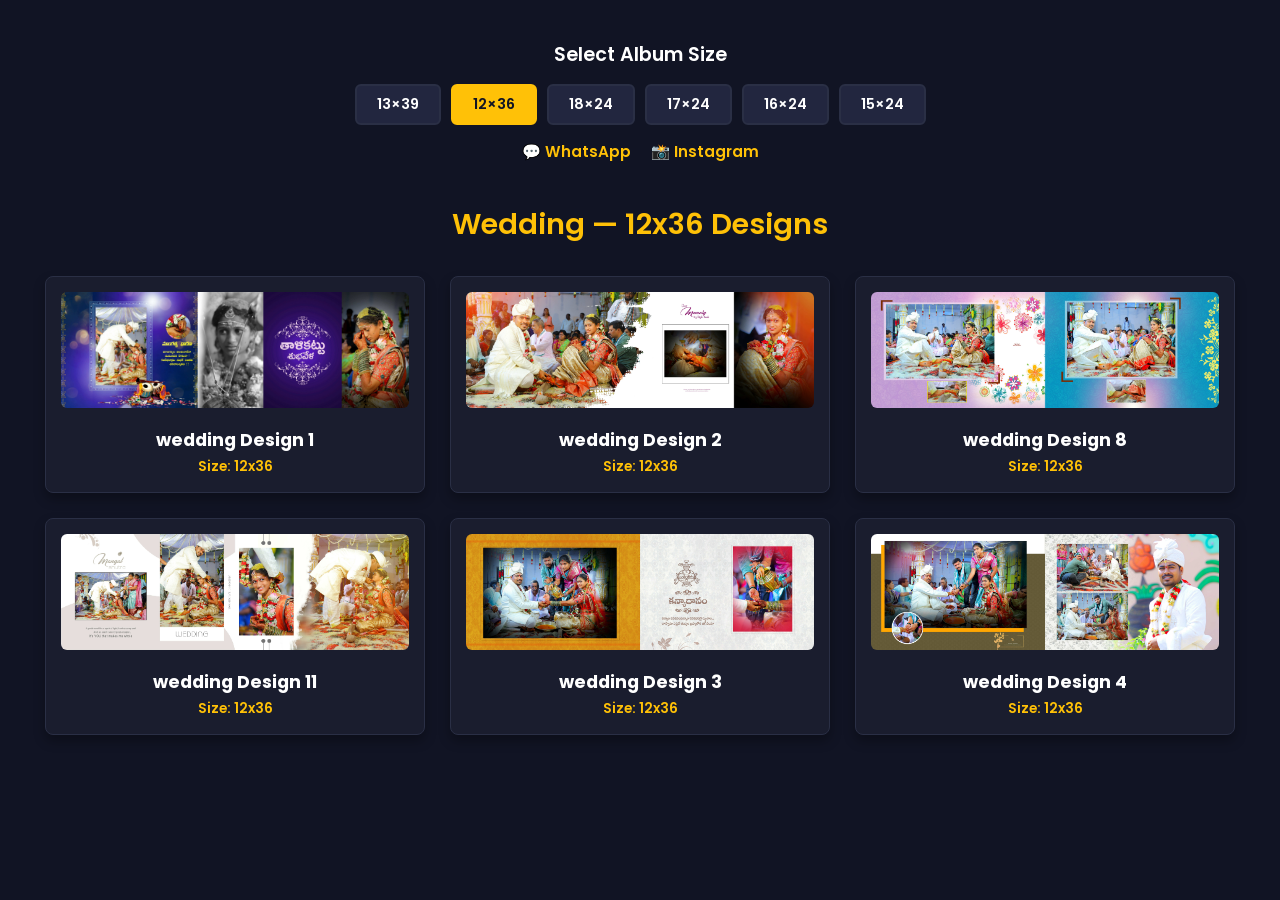
==== index.html @ 825f8346 "restored original layout with protection" ====
<!DOCTYPE html>
<html lang="en">
<head>
    <meta charset="UTF-8">
    <meta name="viewport" content="width=device-width, initial-scale=1.0">
    <title>RK Album Designing</title>
    <link rel="preconnect" href="https://fonts.googleapis.com">
    <link rel="preconnect" href="https://fonts.gstatic.com" crossorigin>
    <link href="https://fonts.googleapis.com/css2?family=Poppins:wght@300;400;600;700&display=swap" rel="stylesheet">
    <style>
        * {
            margin: 0;
            padding: 0;
            box-sizing: border-box;
            font-family: 'Poppins', sans-serif;
        }

        body {
            background-color: #111424;
            color: #ffffff;
            min-height: 100vh;
            display: flex;
            flex-direction: column;
            align-items: center;
            justify-content: flex-start;
            padding: 40px 20px;
            text-align: center;
        }

        .section-label {
            font-size: 1.2rem;
            color: #ffffff;
            margin-bottom: 15px;
            font-weight: 600;
        }

        .btn-grid {
            display: flex;
            justify-content: center;
            gap: 10px;
            margin-bottom: 15px;
            flex-wrap: wrap;
        }

        .size-btn {
            background-color: #22263f;
            color: #ffffff;
            border: 2px solid #2a2f45;
            padding: 8px 20px;
            font-size: 0.9rem;
            font-weight: 600;
            border-radius: 6px;
            cursor: pointer;
            text-decoration: none;
            transition: all 0.3s ease;
        }

        .size-btn.highlight {
            background-color: #ffc107;
            color: #111424;
            border-color: #ffc107;
        }

        .social-links {
            display: flex;
            justify-content: center;
            gap: 20px;
            margin-bottom: 40px;
        }

        .social-btn {
            color: #ffc107;
            text-decoration: none;
            font-size: 0.95rem;
            font-weight: 600;
        }

        .gallery-title {
            font-size: 1.8rem;
            color: #ffc107;
            margin-bottom: 30px;
            font-weight: 600;
        }

        .gallery-container {
            display: flex;
            flex-wrap: wrap;
            gap: 25px;
            justify-content: center;
            max-width: 1300px;
            width: 100%;
        }

        .design-card {
            background-color: #1a1d2e;
            border: 1px solid #2a2f45;
            border-radius: 8px;
            padding: 15px;
            width: 380px;
            box-shadow: 0 6px 12px rgba(0, 0, 0, 0.3);
            text-align: center;
        }

        .design-card img {
            width: 100%;
            height: auto;
            border-radius: 6px;
            margin-bottom: 12px;
            -webkit-touch-callout: none;
            -webkit-user-select: none;
            user-select: none;
        }

        .design-card h3 {
            font-size: 1.1rem;
            color: #ffffff;
            margin-bottom: 4px;
        }

        .design-card p {
            color: #ffc107;
            font-size: 0.85rem;
            font-weight: 600;
        }
    </style>
</head>
<body>

    <h2 class="section-label">Select Album Size</h2>
    
    <div class="btn-grid">
        <a href="#" class="size-btn">13×39</a>
        <a href="#" class="size-btn highlight">12×36</a>
        <a href="#" class="size-btn">18×24</a>
        <a href="#" class="size-btn">17×24</a>
        <a href="#" class="size-btn">16×24</a>
        <a href="#" class="size-btn">15×24</a>
    </div>

    <div class="social-links">
        <a href="#" class="social-btn">💬 WhatsApp</a>
        <a href="#" class="social-btn">📸 Instagram</a>
    </div>

    <h2 class="gallery-title">Wedding — 12x36 Designs</h2>

    <div class="gallery-container">
        <!-- 1 -->
        <div class="design-card">
            <img src="images/wedding/12x36/1.jpg" alt="wedding Design 1">
            <h3>wedding Design 1</h3>
            <p>Size: 12x36</p>
        </div>
        <!-- 2 -->
        <div class="design-card">
            <img src="images/wedding/12x36/2.jpg" alt="wedding Design 2">
            <h3>wedding Design 2</h3>
            <p>Size: 12x36</p>
        </div>
        <!-- 8 -->
        <div class="design-card">
            <img src="images/wedding/12x36/8.jpg" alt="wedding Design 8">
            <h3>wedding Design 8</h3>
            <p>Size: 12x36</p>
        </div>
        <!-- 11 -->
        <div class="design-card">
            <img src="images/wedding/12x36/11.jpg" alt="wedding Design 11">
            <h3>wedding Design 11</h3>
            <p>Size: 12x36</p>
        </div>
        <!-- 3 -->
        <div class="design-card">
            <img src="images/wedding/12x36/3.jpg" alt="wedding Design 3">
            <h3>wedding Design 3</h3>
            <p>Size: 12x36</p>
        </div>
        <!-- 4 -->
        <div class="design-card">
            <img src="images/wedding/12x36/4.jpg" alt="wedding Design 4">
            <h3>wedding Design 4</h3>
            <p>Size: 12x36</p>
        </div>
    </div>

    <!-- బ్యాక్‌గ్రౌండ్‌లో ప్రొటెక్షన్ రన్ చేసే స్క్రిప్ట్ -->
    <script src="script.js"></script>
</body>
</html>
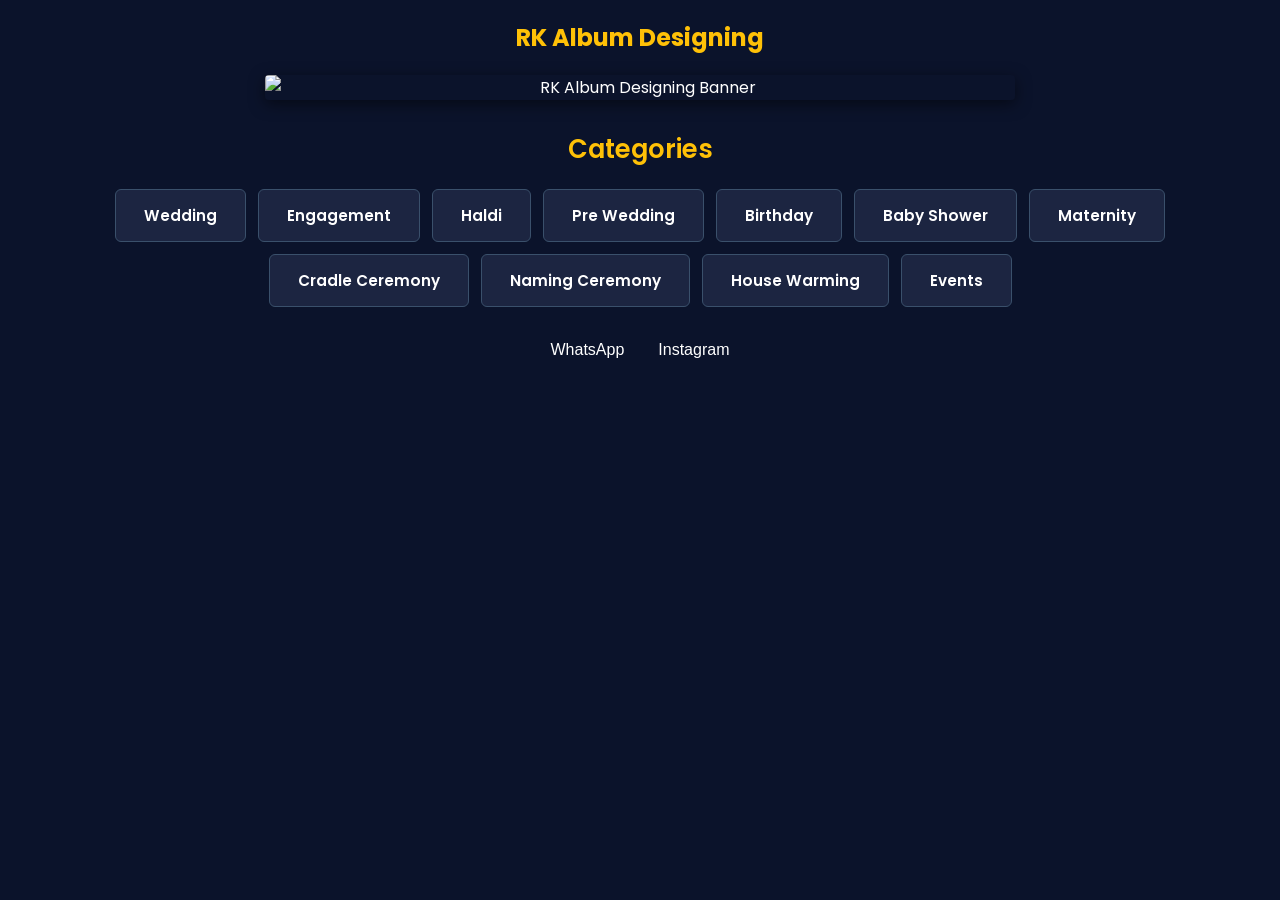
==== commit 8ee6b3b2: "added dynamic category and size filter options" ====
--- a/index.html
+++ b/index.html
@@ -1,12 +1,15 @@
 <!DOCTYPE html>
-<html lang="en">
+<html lang="te">
 <head>
     <meta charset="UTF-8">
     <meta name="viewport" content="width=device-width, initial-scale=1.0">
     <title>RK Album Designing</title>
+    
+    <!-- గూగుల్ ఫాంట్స్ -->
     <link rel="preconnect" href="https://fonts.googleapis.com">
     <link rel="preconnect" href="https://fonts.gstatic.com" crossorigin>
     <link href="https://fonts.googleapis.com/css2?family=Poppins:wght@300;400;600;700&display=swap" rel="stylesheet">
+    
     <style>
         * {
             margin: 0;
@@ -16,67 +19,143 @@
         }
 
         body {
-            background-color: #111424;
+            background-color: #0b132b;
             color: #ffffff;
             min-height: 100vh;
             display: flex;
             flex-direction: column;
             align-items: center;
             justify-content: flex-start;
-            padding: 40px 20px;
+            padding-bottom: 50px;
             text-align: center;
         }
 
-        .section-label {
-            font-size: 1.2rem;
-            color: #ffffff;
-            margin-bottom: 15px;
-            font-weight: 600;
-        }
-
-        .btn-grid {
+        .site-header {
+            color: #ffc107;
+            font-size: 1.5rem;
+            font-weight: 700;
+            margin: 20px 0;
+        }
+
+        .banner-box {
+            max-width: 750px;
+            width: 90%;
+            margin-bottom: 30px;
+            border-radius: 4px;
+            overflow: hidden;
+            box-shadow: 0 4px 15px rgba(0,0,0,0.5);
+        }
+
+        .banner-box img {
+            width: 100%;
+            height: auto;
+            display: block;
+            -webkit-touch-callout: none;
+            -webkit-user-select: none;
+            user-select: none;
+        }
+
+        .section-title {
+            font-size: 1.6rem;
+            color: #ffc107;
+            margin-bottom: 20px;
+            font-weight: 600;
+        }
+
+        /* 1. కేటగిరీస్ గ్రిడ్ */
+        .categories-grid {
             display: flex;
+            flex-wrap: wrap;
             justify-content: center;
+            gap: 12px;
+            max-width: 1200px;
+            width: 95%;
+            margin-bottom: 30px;
+        }
+
+        .category-btn {
+            background-color: #1c2541;
+            color: #ffffff;
+            border: 1px solid #3a506b;
+            padding: 14px 28px;
+            font-size: 0.95rem;
+            font-weight: 600;
+            border-radius: 6px;
+            cursor: pointer;
+            transition: all 0.2s ease;
+        }
+
+        .category-btn:hover, .category-btn.active {
+            background-color: #ffc107;
+            color: #0b132b;
+            border-color: #ffc107;
+        }
+
+        /* 2. సైజ్ సెలెక్షన్ బాక్స్ (మొదట దాచబడుతుంది) */
+        .size-selection-box {
+            display: none; /* క్లిక్ చేసినప్పుడే ఓపెన్ అవుతుంది */
+            background-color: #111424;
+            border: 1px solid #2a2f45;
+            padding: 20px 30px;
+            border-radius: 12px;
+            max-width: 700px;
+            width: 90%;
+            margin-bottom: 40px;
+            box-shadow: 0 8px 20px rgba(0,0,0,0.4);
+        }
+
+        .size-grid {
+            display: grid;
+            grid-template-columns: repeat(6, 1fr);
             gap: 10px;
-            margin-bottom: 15px;
-            flex-wrap: wrap;
+            margin-top: 15px;
+        }
+
+        @media (max-width: 600px) {
+            .size-grid { grid-template-columns: repeat(3, 1fr); }
         }
 
         .size-btn {
             background-color: #22263f;
             color: #ffffff;
             border: 2px solid #2a2f45;
-            padding: 8px 20px;
+            padding: 8px 0;
             font-size: 0.9rem;
             font-weight: 600;
             border-radius: 6px;
             cursor: pointer;
-            text-decoration: none;
-            transition: all 0.3s ease;
-        }
-
-        .size-btn.highlight {
+            transition: all 0.2s ease;
+        }
+
+        .size-btn:hover, .size-btn.active {
+            border-color: #ffc107;
             background-color: #ffc107;
             color: #111424;
-            border-color: #ffc107;
-        }
-
-        .social-links {
-            display: flex;
-            justify-content: center;
-            gap: 20px;
-            margin-bottom: 40px;
-        }
-
-        .social-btn {
-            color: #ffc107;
+        }
+
+        .social-nav {
+            margin-bottom: 30px;
+        }
+
+        .social-nav a {
+            color: #ffffff;
             text-decoration: none;
-            font-size: 0.95rem;
-            font-weight: 600;
-        }
-
-        .gallery-title {
-            font-size: 1.8rem;
+            margin: 0 15px;
+            font-weight: 500;
+        }
+
+        .social-nav a:hover { color: #ffc107; }
+
+        /* 3. గ్యాలరీ సెక్షన్ (మొదట దాచబడుతుంది) */
+        .gallery-section {
+            display: none;
+            width: 100%;
+            flex-direction: column;
+            align-items: center;
+        }
+
+        .gallery-heading {
+            font-size: 1.6rem;
             color: #ffc107;
             margin-bottom: 30px;
             font-weight: 600;
@@ -89,16 +168,16 @@
             justify-content: center;
             max-width: 1300px;
             width: 100%;
+            padding: 0 20px;
         }
 
         .design-card {
-            background-color: #1a1d2e;
-            border: 1px solid #2a2f45;
+            background-color: #1c2541;
+            border: 1px solid #3a506b;
             border-radius: 8px;
             padding: 15px;
             width: 380px;
-            box-shadow: 0 6px 12px rgba(0, 0, 0, 0.3);
-            text-align: center;
+            box-shadow: 0 6px 12px rgba(0, 0, 0, 0.4);
         }
 
         .design-card img {
@@ -126,64 +205,118 @@
 </head>
 <body>
 
-    <h2 class="section-label">Select Album Size</h2>
-    
-    <div class="btn-grid">
-        <a href="#" class="size-btn">13×39</a>
-        <a href="#" class="size-btn highlight">12×36</a>
-        <a href="#" class="size-btn">18×24</a>
-        <a href="#" class="size-btn">17×24</a>
-        <a href="#" class="size-btn">16×24</a>
-        <a href="#" class="size-btn">15×24</a>
-    </div>
-
-    <div class="social-links">
-        <a href="#" class="social-btn">💬 WhatsApp</a>
-        <a href="#" class="social-btn">📸 Instagram</a>
-    </div>
-
-    <h2 class="gallery-title">Wedding — 12x36 Designs</h2>
-
-    <div class="gallery-container">
-        <!-- 1 -->
-        <div class="design-card">
-            <img src="images/wedding/12x36/1.jpg" alt="wedding Design 1">
-            <h3>wedding Design 1</h3>
-            <p>Size: 12x36</p>
+    <h1 class="site-header">RK Album Designing</h1>
+
+    <!-- బ్యానర్ -->
+    <div class="banner-box">
+        <img src="banner.jpg" alt="RK Album Designing Banner">
+    </div>
+
+    <h2 class="section-title">Categories</h2>
+
+    <!-- 1. కేటగిరీల బటన్లు -->
+    <div class="categories-grid">
+        <button class="category-btn" onclick="selectCategory('Wedding', this)">Wedding</button>
+        <button class="category-btn" onclick="selectCategory('Engagement', this)">Engagement</button>
+        <button class="category-btn" onclick="selectCategory('Haldi', this)">Haldi</button>
+        <button class="category-btn" onclick="selectCategory('Pre Wedding', this)">Pre Wedding</button>
+        <button class="category-btn" onclick="selectCategory('Birthday', this)">Birthday</button>
+        <button class="category-btn" onclick="selectCategory('Baby Shower', this)">Baby Shower</button>
+        <button class="category-btn" onclick="selectCategory('Maternity', this)">Maternity</button>
+        <button class="category-btn" onclick="selectCategory('Cradle Ceremony', this)">Cradle Ceremony</button>
+        <button class="category-btn" onclick="selectCategory('Naming Ceremony', this)">Naming Ceremony</button>
+        <button class="category-btn" onclick="selectCategory('House Warming', this)">House Warming</button>
+        <button class="category-btn" onclick="selectCategory('Events', this)">Events</button>
+    </div>
+
+    <!-- 2. సైజ్ సెలెక్షన్ సెక్షన్ (కేటగిరీ క్లిక్ చేసినప్పుడు ఇది కనిపిస్తుంది) -->
+    <div id="sizeBox" class="size-selection-box">
+        <h3 id="sizeBoxTitle" style="color: #ffc107; font-size: 1.1rem;">Select Size for Wedding</h3>
+        <div class="size-grid">
+            <button class="size-btn" onclick="selectSize('13x39', this)">13×39</button>
+            <button class="size-btn" onclick="selectSize('12x36', this)">12×36</button>
+            <button class="size-btn" onclick="selectSize('18x24', this)">18×24</button>
+            <button class="size-btn" onclick="selectSize('17x24', this)">17×24</button>
+            <button class="size-btn" onclick="selectSize('16x24', this)">16×24</button>
+            <button class="size-btn" onclick="selectSize('15x24', this)">15×24</button>
         </div>
-        <!-- 2 -->
-        <div class="design-card">
-            <img src="images/wedding/12x36/2.jpg" alt="wedding Design 2">
-            <h3>wedding Design 2</h3>
-            <p>Size: 12x36</p>
+    </div>
+
+    <div class="social-nav">
+        <a href="#">WhatsApp</a>
+        <a href="#">Instagram</a>
+    </div>
+
+    <!-- 3. ఇమేజ్ గ్యాలరీ సెక్షన్ (సైజ్ క్లిక్ చేసినప్పుడు మాత్రమే ఇమేజెస్ లోడ్ అవుతాయి) -->
+    <div id="gallerySection" class="gallery-section">
+        <h2 id="galleryHeading" class="gallery-heading">Wedding — 12x36 Designs</h2>
+        
+        <!-- ఇక్కడ మీ 12x36 ఇమేజెస్ ఉంటాయి -->
+        <div id="galleryContainer" class="gallery-container">
+            <!-- ఇమేజ్ కార్డ్స్ కింద ఉన్న జావాస్క్రిప్ట్ ద్వారా కంట్రోల్ అవుతాయి -->
         </div>
-        <!-- 8 -->
-        <div class="design-card">
-            <img src="images/wedding/12x36/8.jpg" alt="wedding Design 8">
-            <h3>wedding Design 8</h3>
-            <p>Size: 12x36</p>
-        </div>
-        <!-- 11 -->
-        <div class="design-card">
-            <img src="images/wedding/12x36/11.jpg" alt="wedding Design 11">
-            <h3>wedding Design 11</h3>
-            <p>Size: 12x36</p>
-        </div>
-        <!-- 3 -->
-        <div class="design-card">
-            <img src="images/wedding/12x36/3.jpg" alt="wedding Design 3">
-            <h3>wedding Design 3</h3>
-            <p>Size: 12x36</p>
-        </div>
-        <!-- 4 -->
-        <div class="design-card">
-            <img src="images/wedding/12x36/4.jpg" alt="wedding Design 4">
-            <h3>wedding Design 4</h3>
-            <p>Size: 12x36</p>
-        </div>
-    </div>
-
-    <!-- బ్యాక్‌గ్రౌండ్‌లో ప్రొటెక్షన్ రన్ చేసే స్క్రిప్ట్ -->
+    </div>
+
+    <!-- డైనమిక్ ఫంక్షనాలిటీ స్క్రిప్ట్ -->
+    <script>
+        let currentCategory = '';
+        let currentSize = '';
+
+        // 1. కేటగిరీ క్లిక్ చేసినప్పుడు సైజ్ బాక్స్ ఓపెన్ చేసే ఫంక్షన్
+        function selectCategory(category, element) {
+            // అన్ని కేటగిరీ బటన్స్ నుండి active క్లాస్ తీసేయడం
+            document.querySelectorAll('.category-btn').forEach(btn => btn.classList.remove('active'));
+            element.classList.add('active');
+            
+            currentCategory = category;
+            
+            // సైజ్ బాక్స్ హెడ్డింగ్ మార్చడం & చూపించడం
+            document.getElementById('sizeBoxTitle').innerText = `Select Size for ${category}`;
+            document.getElementById('sizeBox').style.display = 'block';
+            
+            // పాత గ్యాలరీని దాచడం
+            document.getElementById('gallerySection').style.display = 'none';
+            document.querySelectorAll('.size-btn').forEach(btn => btn.classList.remove('active'));
+        }
+
+        // 2. సైజ్ క్లిక్ చేసినప్పుడు ఇమేజెస్ చూపించే ఫంక్షన్
+        function selectSize(size, element) {
+            document.querySelectorAll('.size-btn').forEach(btn => btn.classList.remove('active'));
+            element.classList.add('active');
+            
+            currentSize = size;
+            
+            // గ్యాలరీ హెడ్డింగ్ అప్‌డేట్ చేయడం
+            document.getElementById('galleryHeading').innerText = `${currentCategory} — ${size} Designs`;
+            
+            const container = document.getElementById('galleryContainer');
+            container.innerHTML = ''; // పాత ఇమేజెస్ క్లియర్ చేయడం
+            
+            // కేవలం Wedding లో 12x36 క్లిక్ చేసినప్పుడు మాత్రమే మీ ఫొటోలు లోడ్ అవుతాయి
+            if (currentCategory === 'Wedding' && size === '12x36') {
+                const images = ['1.jpg', '2.jpg', '8.jpg', '11.jpg', '3.jpg', '4.jpg'];
+                
+                images.forEach(imgName => {
+                    const count = imgName.replace('.jpg', '');
+                    container.innerHTML += `
+                        <div class="design-card">
+                            <img src="images/wedding/12x36/${imgName}" alt="wedding Design ${count}">
+                            <h3>wedding Design ${count}</h3>
+                            <p>Size: 12x36</p>
+                        </div>
+                    `;
+                });
+                
+                document.getElementById('gallerySection').style.display = 'flex';
+            } else {
+                // ఒకవేళ వేరే సైజులు లేదా కేటగిరీలు క్లిక్ చేస్తే (ప్రస్తుతానికి ఖాళీగా చూపిస్తుంది)
+                container.innerHTML = `<p style="color: #a0a5c1; font-size: 1.1rem; padding: 20px;">No designs uploaded yet for ${currentCategory} (${size}).</p>`;
+                document.getElementById('gallerySection').style.display = 'flex';
+            }
+        }
+    </script>
+
+    <!-- రైట్ క్లిక్ ప్రొటెక్షన్ స్క్రిప్ట్ -->
     <script src="script.js"></script>
 </body>
 </html>
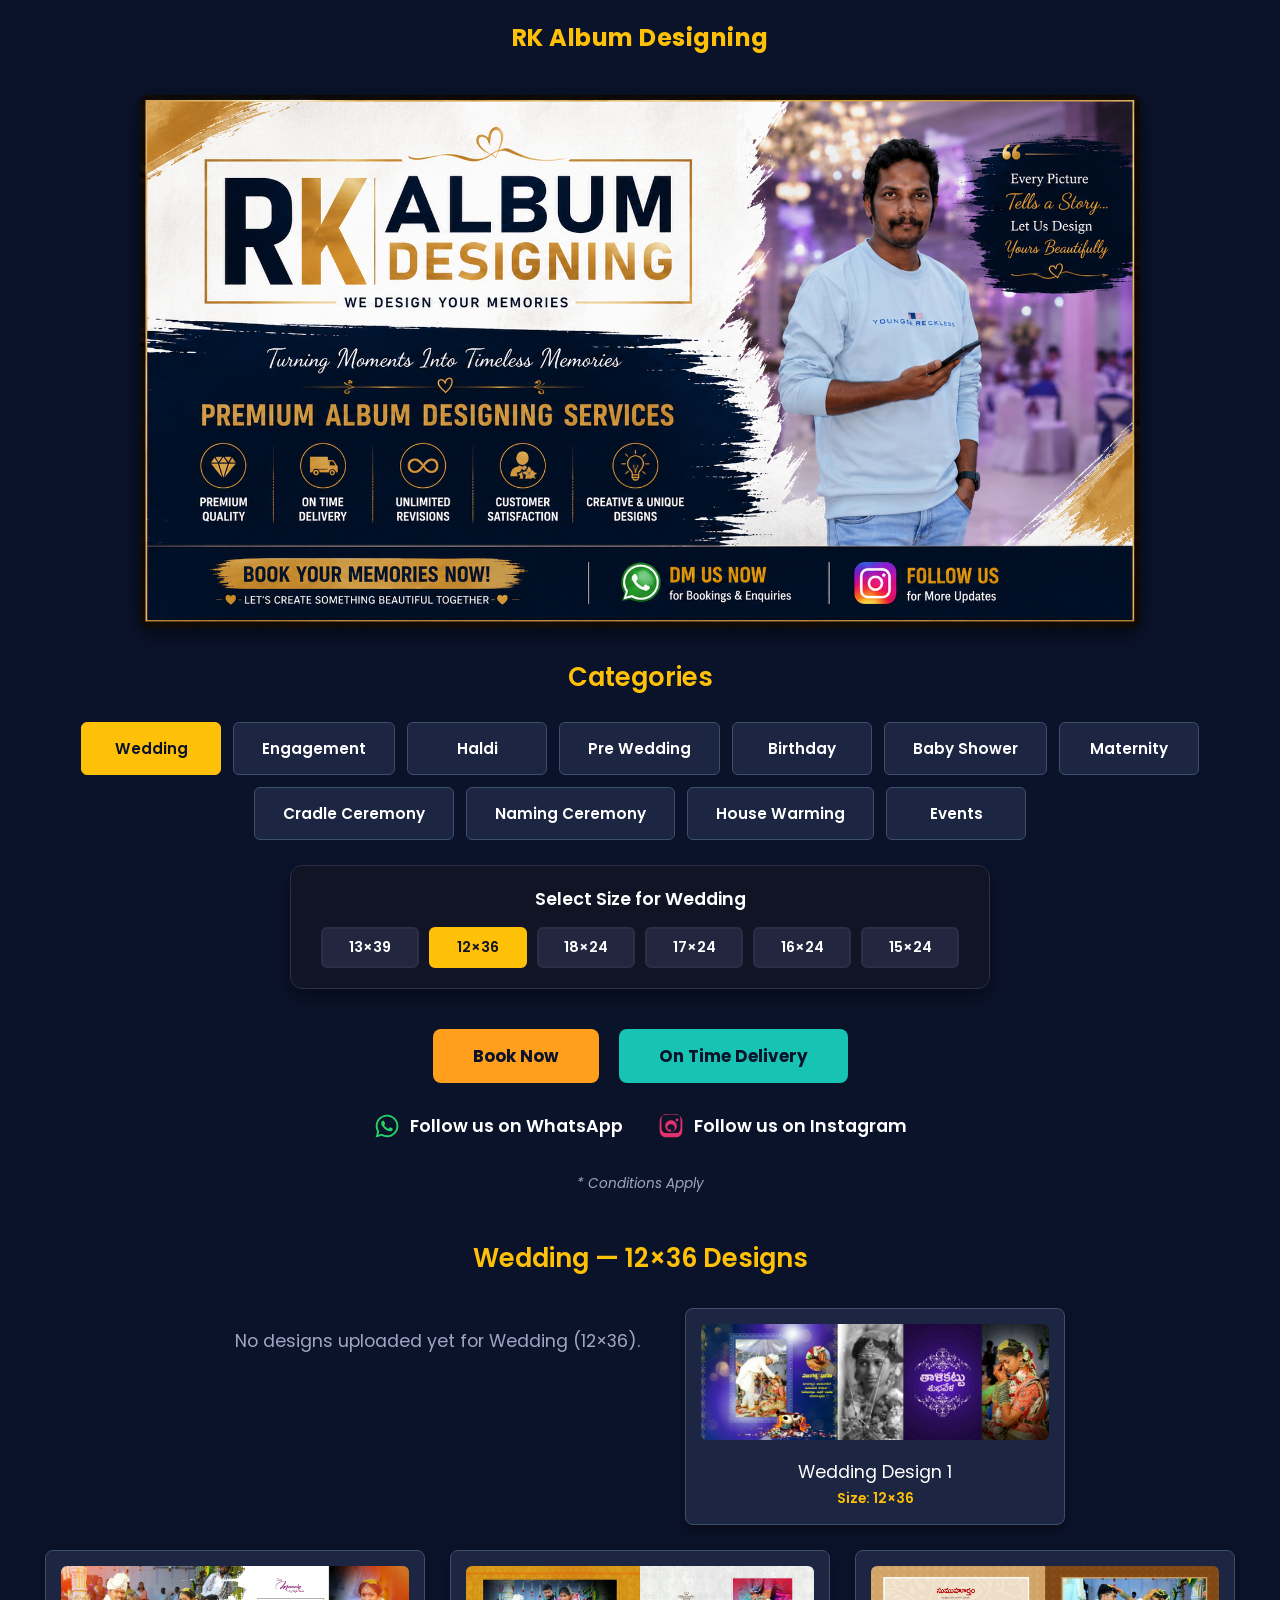
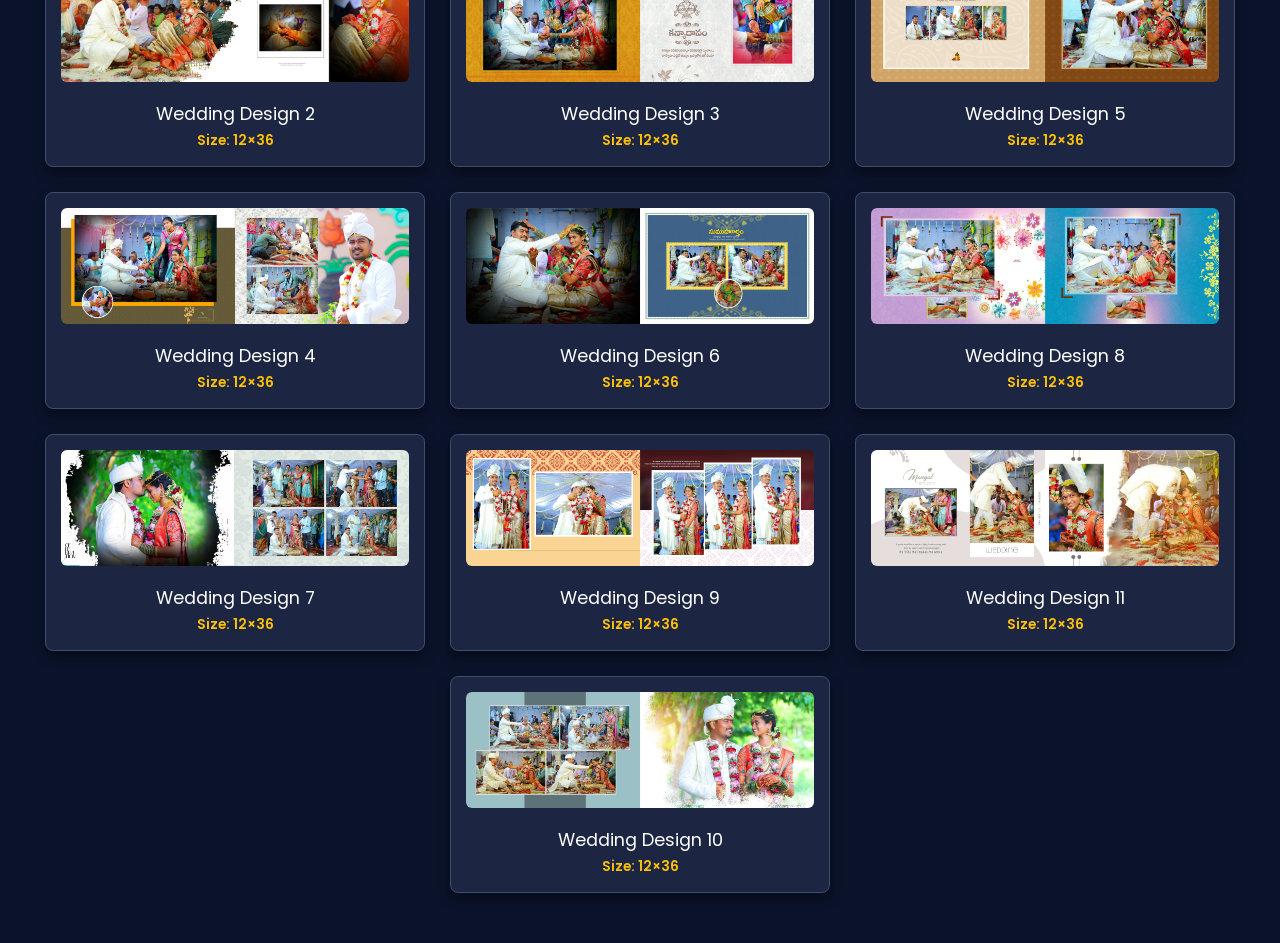
==== commit caf0fed6: "final forced layout update" ====
--- a/index.html
+++ b/index.html
@@ -35,34 +35,34 @@
             font-size: 1.5rem;
             font-weight: 700;
             margin: 20px 0;
+            letter-spacing: 0.5px;
         }
 
         .banner-box {
-            max-width: 750px;
-            width: 90%;
-            margin-bottom: 30px;
-            border-radius: 4px;
+            max-width: 1000px;
+            width: 95%;
+            margin: 20px auto 30px auto;
+            border-radius: 8px;
             overflow: hidden;
-            box-shadow: 0 4px 15px rgba(0,0,0,0.5);
+            box-shadow: 0 5px 20px rgba(0,0,0,0.6);
+            background-color: #111424;
         }
 
         .banner-box img {
             width: 100%;
             height: auto;
             display: block;
-            -webkit-touch-callout: none;
-            -webkit-user-select: none;
+            object-fit: contain;
             user-select: none;
         }
 
         .section-title {
             font-size: 1.6rem;
             color: #ffc107;
-            margin-bottom: 20px;
-            font-weight: 600;
-        }
-
-        /* 1. కేటగిరీస్ గ్రిడ్ */
+            margin-bottom: 25px;
+            font-weight: 600;
+        }
+
         .categories-grid {
             display: flex;
             flex-wrap: wrap;
@@ -70,7 +70,8 @@
             gap: 12px;
             max-width: 1200px;
             width: 95%;
-            margin-bottom: 30px;
+            margin-bottom: 25px;
+            padding: 0 10px;
         }
 
         .category-btn {
@@ -81,8 +82,10 @@
             font-size: 0.95rem;
             font-weight: 600;
             border-radius: 6px;
+            text-decoration: none;
+            transition: all 0.2s ease;
+            min-width: 140px;
             cursor: pointer;
-            transition: all 0.2s ease;
         }
 
         .category-btn:hover, .category-btn.active {
@@ -91,9 +94,7 @@
             border-color: #ffc107;
         }
 
-        /* 2. సైజ్ సెలెక్షన్ బాక్స్ (మొదట దాచబడుతుంది) */
         .size-selection-box {
-            display: none; /* క్లిక్ చేసినప్పుడే ఓపెన్ అవుతుంది */
             background-color: #111424;
             border: 1px solid #2a2f45;
             padding: 20px 30px;
@@ -104,6 +105,12 @@
             box-shadow: 0 8px 20px rgba(0,0,0,0.4);
         }
 
+        #sizeTitle {
+            color: #ffffff;
+            font-size: 1.1rem;
+            font-weight: 600;
+        }
+
         .size-grid {
             display: grid;
             grid-template-columns: repeat(6, 1fr);
@@ -133,25 +140,74 @@
             color: #111424;
         }
 
+        /* బటన్స్ & సోషల్ లింక్స్ డిజైన్ */
         .social-nav {
-            margin-bottom: 30px;
-        }
-
-        .social-nav a {
-            color: #ffffff;
-            text-decoration: none;
-            margin: 0 15px;
-            font-weight: 500;
-        }
-
-        .social-nav a:hover { color: #ffc107; }
-
-        /* 3. గ్యాలరీ సెక్షన్ (మొదట దాచబడుతుంది) */
-        .gallery-section {
-            display: none;
-            width: 100%;
+            margin-bottom: 45px;
+            display: flex;
             flex-direction: column;
             align-items: center;
+            gap: 20px;
+            width: 100%;
+        }
+
+        .top-buttons {
+            display: flex;
+            justify-content: center;
+            gap: 20px;
+            flex-wrap: wrap;
+            width: 90%;
+        }
+
+        .action-btn {
+            padding: 14px 40px;
+            font-size: 1.05rem;
+            font-weight: 700;
+            border-radius: 8px;
+            text-decoration: none;
+            display: inline-flex;
+            align-items: center;
+            justify-content: center;
+            transition: transform 0.2s, box-shadow 0.2s;
+            cursor: pointer;
+            border: none;
+        }
+
+        .action-btn:hover {
+            transform: translateY(-2px);
+            box-shadow: 0 5px 15px rgba(0,0,0,0.4);
+        }
+
+        .btn-book { background-color: #ff9f1c; color: #0b132b; }
+        .btn-delivery { background-color: #17c3b2; color: #0b132b; }
+        
+        .follow-container {
+            display: flex;
+            justify-content: center;
+            gap: 35px;
+            margin-top: 10px;
+            flex-wrap: wrap;
+        }
+
+        .follow-link {
+            color: #ffffff;
+            text-decoration: none;
+            font-size: 1.1rem;
+            font-weight: 600;
+            display: inline-flex;
+            align-items: center;
+            gap: 10px;
+            transition: color 0.2s;
+        }
+
+        .follow-link:hover { color: #ffc107; }
+
+        .follow-link svg { width: 26px; height: 26px; vertical-align: middle; }
+
+        .conditions-text {
+            font-size: 0.85rem;
+            color: #a0a5c1;
+            margin-top: 15px;
+            font-style: italic;
         }
 
         .gallery-heading {
@@ -178,6 +234,7 @@
             padding: 15px;
             width: 380px;
             box-shadow: 0 6px 12px rgba(0, 0, 0, 0.4);
+            text-align: center;
         }
 
         .design-card img {
@@ -185,8 +242,6 @@
             height: auto;
             border-radius: 6px;
             margin-bottom: 12px;
-            -webkit-touch-callout: none;
-            -webkit-user-select: none;
             user-select: none;
         }
 
@@ -194,6 +249,7 @@
             font-size: 1.1rem;
             color: #ffffff;
             margin-bottom: 4px;
+            font-weight: 400;
         }
 
         .design-card p {
@@ -207,116 +263,138 @@
 
     <h1 class="site-header">RK Album Designing</h1>
 
-    <!-- బ్యానర్ -->
+    <!-- డబుల్ పాత్ ఫిక్స్డ్ బ్యానర్ -->
     <div class="banner-box">
-        <img src="banner.jpg" alt="RK Album Designing Banner">
+        <img src="banner.jpg" alt="RK Album Designing Banner" onerror="this.onerror=null; this.src='images/banner.jpg';">
     </div>
 
     <h2 class="section-title">Categories</h2>
 
-    <!-- 1. కేటగిరీల బటన్లు -->
     <div class="categories-grid">
-        <button class="category-btn" onclick="selectCategory('Wedding', this)">Wedding</button>
-        <button class="category-btn" onclick="selectCategory('Engagement', this)">Engagement</button>
-        <button class="category-btn" onclick="selectCategory('Haldi', this)">Haldi</button>
-        <button class="category-btn" onclick="selectCategory('Pre Wedding', this)">Pre Wedding</button>
-        <button class="category-btn" onclick="selectCategory('Birthday', this)">Birthday</button>
-        <button class="category-btn" onclick="selectCategory('Baby Shower', this)">Baby Shower</button>
-        <button class="category-btn" onclick="selectCategory('Maternity', this)">Maternity</button>
-        <button class="category-btn" onclick="selectCategory('Cradle Ceremony', this)">Cradle Ceremony</button>
-        <button class="category-btn" onclick="selectCategory('Naming Ceremony', this)">Naming Ceremony</button>
-        <button class="category-btn" onclick="selectCategory('House Warming', this)">House Warming</button>
-        <button class="category-btn" onclick="selectCategory('Events', this)">Events</button>
+        <button class="category-btn active" onclick="filterCategory('Wedding', this)">Wedding</button>
+        <button class="category-btn" onclick="filterCategory('Engagement', this)">Engagement</button>
+        <button class="category-btn" onclick="filterCategory('Haldi', this)">Haldi</button>
+        <button class="category-btn" onclick="filterCategory('Pre Wedding', this)">Pre Wedding</button>
+        <button class="category-btn" onclick="filterCategory('Birthday', this)">Birthday</button>
+        <button class="category-btn" onclick="filterCategory('Baby Shower', this)">Baby Shower</button>
+        <button class="category-btn" onclick="filterCategory('Maternity', this)">Maternity</button>
+        <button class="category-btn" onclick="filterCategory('Cradle Ceremony', this)">Cradle Ceremony</button>
+        <button class="category-btn" onclick="filterCategory('Naming Ceremony', this)">Naming Ceremony</button>
+        <button class="category-btn" onclick="filterCategory('House Warming', this)">House Warming</button>
+        <button class="category-btn" onclick="filterCategory('Events', this)">Events</button>
     </div>
 
-    <!-- 2. సైజ్ సెలెక్షన్ సెక్షన్ (కేటగిరీ క్లిక్ చేసినప్పుడు ఇది కనిపిస్తుంది) -->
-    <div id="sizeBox" class="size-selection-box">
-        <h3 id="sizeBoxTitle" style="color: #ffc107; font-size: 1.1rem;">Select Size for Wedding</h3>
+    <div class="size-selection-box">
+        <h3 id="sizeTitle">Select Size for Wedding</h3>
         <div class="size-grid">
-            <button class="size-btn" onclick="selectSize('13x39', this)">13×39</button>
-            <button class="size-btn" onclick="selectSize('12x36', this)">12×36</button>
-            <button class="size-btn" onclick="selectSize('18x24', this)">18×24</button>
-            <button class="size-btn" onclick="selectSize('17x24', this)">17×24</button>
-            <button class="size-btn" onclick="selectSize('16x24', this)">16×24</button>
-            <button class="size-btn" onclick="selectSize('15x24', this)">15×24</button>
+            <button class="size-btn" onclick="filterSize('13x39', this)">13×39</button>
+            <button class="size-btn active" onclick="filterSize('12x36', this)">12×36</button>
+            <button class="size-btn" onclick="filterSize('18x24', this)">18×24</button>
+            <button class="size-btn" onclick="filterSize('17x24', this)">17×24</button>
+            <button class="size-btn" onclick="filterSize('16x24', this)">16×24</button>
+            <button class="size-btn" onclick="filterSize('15x24', this)">15×24</button>
         </div>
     </div>
 
+    <!-- బుక్ నౌ, ఆన్ టైమ్ డెలివరీ, ఫాలో అస్ ఆన్ వాట్సాప్ & ఇన్‌స్టాగ్రామ్ సెక్షన్ -->
     <div class="social-nav">
-        <a href="#">WhatsApp</a>
-        <a href="#">Instagram</a>
+        <div class="top-buttons">
+            <a href="https://wa.me/918886496535" target="_blank" rel="noopener noreferrer" class="action-btn btn-book">
+                Book Now
+            </a>
+            <a href="https://wa.me/918886496535" target="_blank" rel="noopener noreferrer" class="action-btn btn-delivery">
+                On Time Delivery
+            </a>
+        </div>
+        
+        <div class="follow-container">
+            <!-- Follow us on WhatsApp -->
+            <a href="https://wa.me/918886496535" target="_blank" rel="noopener noreferrer" class="follow-link">
+                <svg viewBox="0 0 448 512" fill="#25D366"><path d="M380.9 97.1C339 55.1 283.2 32 223.9 32c-122.4 0-222 99.6-222 222 0 39.1 10.2 77.3 29.6 111L0 480l117.7-30.9c32.4 17.7 68.9 27 106.1 27h.1c122.3 0 224.1-99.6 224.1-222 0-59.3-25.2-115-67.1-157zm-157 341.6c-33.2 0-65.7-8.9-94-25.7l-6.7-4-69.8 18.3L72 359.2l-4.4-7c-18.5-29.4-28.2-63.3-28.2-98.2 0-101.7 82.8-184.5 184.6-184.5 49.3 0 95.6 19.2 130.4 54.1 34.8 34.9 56.2 81.2 56.1 130.5 0 101.8-84.9 184.6-186.6 184.6zm101.2-138.2c-5.5-2.8-32.8-16.2-37.9-18-5.1-1.9-8.8-2.8-12.5 2.8-3.7 5.6-14.3 18-17.6 21.8-3.2 3.7-6.5 4.2-12 1.4-32.6-16.3-54-29.1-75.5-66-5.7-9.8 5.7-9.1 16.3-30.3 1.8-3.7 .9-6.9-.5-9.7-1.4-2.8-12.5-30.1-17.1-41.2-4.5-10.8-9.1-9.3-12.5-9.5-3.2-.2-6.9-.2-10.6-.2-3.7 0-9.7 1.4-14.8 6.9-5.1 5.6-19.4 19-19.4 46.3 0 27.3 19.9 53.7 22.6 57.4 2.8 3.7 39.1 59.7 94.8 83.8 35.2 15.2 49 16.5 66.6 13.9 10.7-1.6 32.8-13.4 37.4-26.4 4.6-13 4.6-24.1 3.2-26.4-1.3-2.5-5-3.9-10.5-6.6z"/></svg>
+                Follow us on WhatsApp
+            </a>
+            
+            <!-- Follow us on Instagram -->
+            <a href="https://www.instagram.com/rkalbumdesigning/" target="_blank" rel="noopener noreferrer" class="follow-link">
+                <svg viewBox="0 0 448 512" fill="#E1306C"><path d="M224.1 141c-63.6 0-114.9 51.3-114.9 114.9s51.3 114.9 114.9 114.9S339 319.5 339 255.9 287.7 141 224.1 141zm0 189.6c-41.1 0-74.7-33.5-74.7-34.7 0-41.2 33.5-74.7 74.7-74.7 41.2 0 74.7 33.5 74.7 74.7 0 41.2-33.5 74.7-74.7 74.7zm146.4-194.3c0 14.9-12 26.8-26.8 26.8-14.9 0-26.8-12-26.8-26.8s12-26.8 26.8-26.8c14.9 0 26.8 12 26.8 26.8zm76.1 27.2c-1.7-35.9-9.9-67.7-36.2-93.9-26.2-26.2-58-34.4-93.9-36.2-37-2.1-147.9-2.1-184.9 0-35.8 1.7-67.6 9.9-93.9 36.1s-34.4 58-36.2 93.9c-2.1 37-2.1 147.9 0 184.9 1.7 35.9 9.9 67.7 36.2 93.9s58 34.4 93.9 36.2c37 2.1 147.9 2.1 184.9 0 35.9-1.7 67.7-9.9 93.9-36.2 26.2-26.2 34.4-58 36.2-93.9 2.1-37 2.1-147.8 0-184.8zM402.4 344.2c-7.8 19.5-22.9 34.5-42.4 42.4-29.6 11.7-99.9 9-136.1 9s-106.6 2.6-136.1-9c-19.5-7.8-34.5-22.9-42.4-42.4-11.7-29.6-9-99.9-9-136.1s-2.6-106.6 9-136.1c7.8-19.5 22.9-34.5 42.4-42.4 29.6-11.7 99.9-9 136.1-9s106.6-2.6 136.1 9c19.5 7.8 34.5 22.9 42.4 42.4 11.7 29.6 9 99.9 9 136.1s2.7 106.6-9 136.1z"/></svg>
+                Follow us on Instagram
+            </a>
+        </div>
+        
+        <!-- Conditions Apply -->
+        <p class="conditions-text">* Conditions Apply</p>
     </div>
 
-    <!-- 3. ఇమేజ్ గ్యాలరీ సెక్షన్ (సైజ్ క్లిక్ చేసినప్పుడు మాత్రమే ఇమేజెస్ లోడ్ అవుతాయి) -->
-    <div id="gallerySection" class="gallery-section">
-        <h2 id="galleryHeading" class="gallery-heading">Wedding — 12x36 Designs</h2>
-        
-        <!-- ఇక్కడ మీ 12x36 ఇమేజెస్ ఉంటాయి -->
-        <div id="galleryContainer" class="gallery-container">
-            <!-- ఇమేజ్ కార్డ్స్ కింద ఉన్న జావాస్క్రిప్ట్ ద్వారా కంట్రోల్ అవుతాయి -->
-        </div>
-    </div>
-
-    <!-- డైనమిక్ ఫంక్షనాలిటీ స్క్రిప్ట్ -->
+    <h2 id="galleryHeading" class="gallery-heading">Wedding — 12x36 Designs</h2>
+
+    <div id="galleryContainer" class="gallery-container"></div>
+
     <script>
-        let currentCategory = '';
-        let currentSize = '';
-
-        // 1. కేటగిరీ క్లిక్ చేసినప్పుడు సైజ్ బాక్స్ ఓపెన్ చేసే ఫంక్షన్
-        function selectCategory(category, element) {
-            // అన్ని కేటగిరీ బటన్స్ నుండి active క్లాస్ తీసేయడం
-            document.querySelectorAll('.category-btn').forEach(btn => btn.classList.remove('active'));
+        let selectedCategory = 'Wedding';
+        let selectedSize = '12x36';
+
+        function filterCategory(categoryName, element) {
+            document.querySelectorAll('.category-btn').forEach(b => b.classList.remove('active'));
             element.classList.add('active');
+            selectedCategory = categoryName;
+            document.getElementById('sizeTitle').innerText = `Select Size for ${selectedCategory}`;
+            updateGalleryGrid();
+        }
+
+        function filterSize(sizeValue, element) {
+            document.querySelectorAll('.size-btn').forEach(b => b.classList.remove('active'));
+            element.classList.add('active');
+            selectedSize = sizeValue;
+            updateGalleryGrid();
+        }
+
+        function updateGalleryGrid() {
+            document.getElementById('galleryHeading').innerText = `${selectedCategory} — ${selectedSize.replace('x', '×')} Designs`;
+            const container = document.getElementById('galleryContainer');
+            container.innerHTML = ''; 
             
-            currentCategory = category;
-            
-            // సైజ్ బాక్స్ హెడ్డింగ్ మార్చడం & చూపించడం
-            document.getElementById('sizeBoxTitle').innerText = `Select Size for ${category}`;
-            document.getElementById('sizeBox').style.display = 'block';
-            
-            // పాత గ్యాలరీని దాచడం
-            document.getElementById('gallerySection').style.display = 'none';
-            document.querySelectorAll('.size-btn').forEach(btn => btn.classList.remove('active'));
-        }
-
-        // 2. సైజ్ క్లిక్ చేసినప్పుడు ఇమేజెస్ చూపించే ఫంక్షన్
-        function selectSize(size, element) {
-            document.querySelectorAll('.size-btn').forEach(btn => btn.classList.remove('active'));
-            element.classList.add('active');
-            
-            currentSize = size;
-            
-            // గ్యాలరీ హెడ్డింగ్ అప్‌డేట్ చేయడం
-            document.getElementById('galleryHeading').innerText = `${currentCategory} — ${size} Designs`;
-            
-            const container = document.getElementById('galleryContainer');
-            container.innerHTML = ''; // పాత ఇమేజెస్ క్లియర్ చేయడం
-            
-            // కేవలం Wedding లో 12x36 క్లిక్ చేసినప్పుడు మాత్రమే మీ ఫొటోలు లోడ్ అవుతాయి
-            if (currentCategory === 'Wedding' && size === '12x36') {
-                const images = ['1.jpg', '2.jpg', '8.jpg', '11.jpg', '3.jpg', '4.jpg'];
+            let folderCategory = selectedCategory.toLowerCase().replace(' ', '');
+            let maxCheck = 100; 
+            let loadedAny = false;
+
+            for (let num = 1; num <= maxCheck; num++) {
+                const card = document.createElement('div');
+                card.className = 'design-card';
                 
-                images.forEach(imgName => {
-                    const count = imgName.replace('.jpg', '');
-                    container.innerHTML += `
-                        <div class="design-card">
-                            <img src="images/wedding/12x36/${imgName}" alt="wedding Design ${count}">
-                            <h3>wedding Design ${count}</h3>
-                            <p>Size: 12x36</p>
-                        </div>
-                    `;
-                });
+                const img = document.createElement('img');
+                img.src = `images/${folderCategory}/${selectedSize}/${num}.jpg`;
+                img.alt = `${selectedCategory} Design ${num}`;
                 
-                document.getElementById('gallerySection').style.display = 'flex';
-            } else {
-                // ఒకవేళ వేరే సైజులు లేదా కేటగిరీలు క్లిక్ చేస్తే (ప్రస్తుతానికి ఖాళీగా చూపిస్తుంది)
-                container.innerHTML = `<p style="color: #a0a5c1; font-size: 1.1rem; padding: 20px;">No designs uploaded yet for ${currentCategory} (${size}).</p>`;
-                document.getElementById('gallerySection').style.display = 'flex';
+                img.onload = function() {
+                    loadedAny = true;
+                    card.appendChild(img);
+                    
+                    const title = document.createElement('h3');
+                    title.innerText = `${selectedCategory} Design ${num}`;
+                    card.appendChild(title);
+                    
+                    const sizeText = document.createElement('p');
+                    sizeText.innerText = `Size: ${selectedSize.replace('x', '×')}`;
+                    card.appendChild(sizeText);
+                    
+                    container.appendChild(card);
+                };
+                
+                img.onerror = function() {
+                    card.remove();
+                };
             }
-        }
+
+            setTimeout(() => {
+                if (!loadedAny && container.children.length === 0) {
+                    container.innerHTML = `<p style="color: #a0a5c1; font-size: 1.1rem; padding: 20px;">No designs uploaded yet for ${selectedCategory} (${selectedSize.replace('x', '×')}).</p>`;
+                }
+            }, 500);
+        }
+
+        window.onload = function() {
+            updateGalleryGrid();
+        };
     </script>
-
-    <!-- రైట్ క్లిక్ ప్రొటెక్షన్ స్క్రిప్ట్ -->
-    <script src="script.js"></script>
 </body>
 </html>
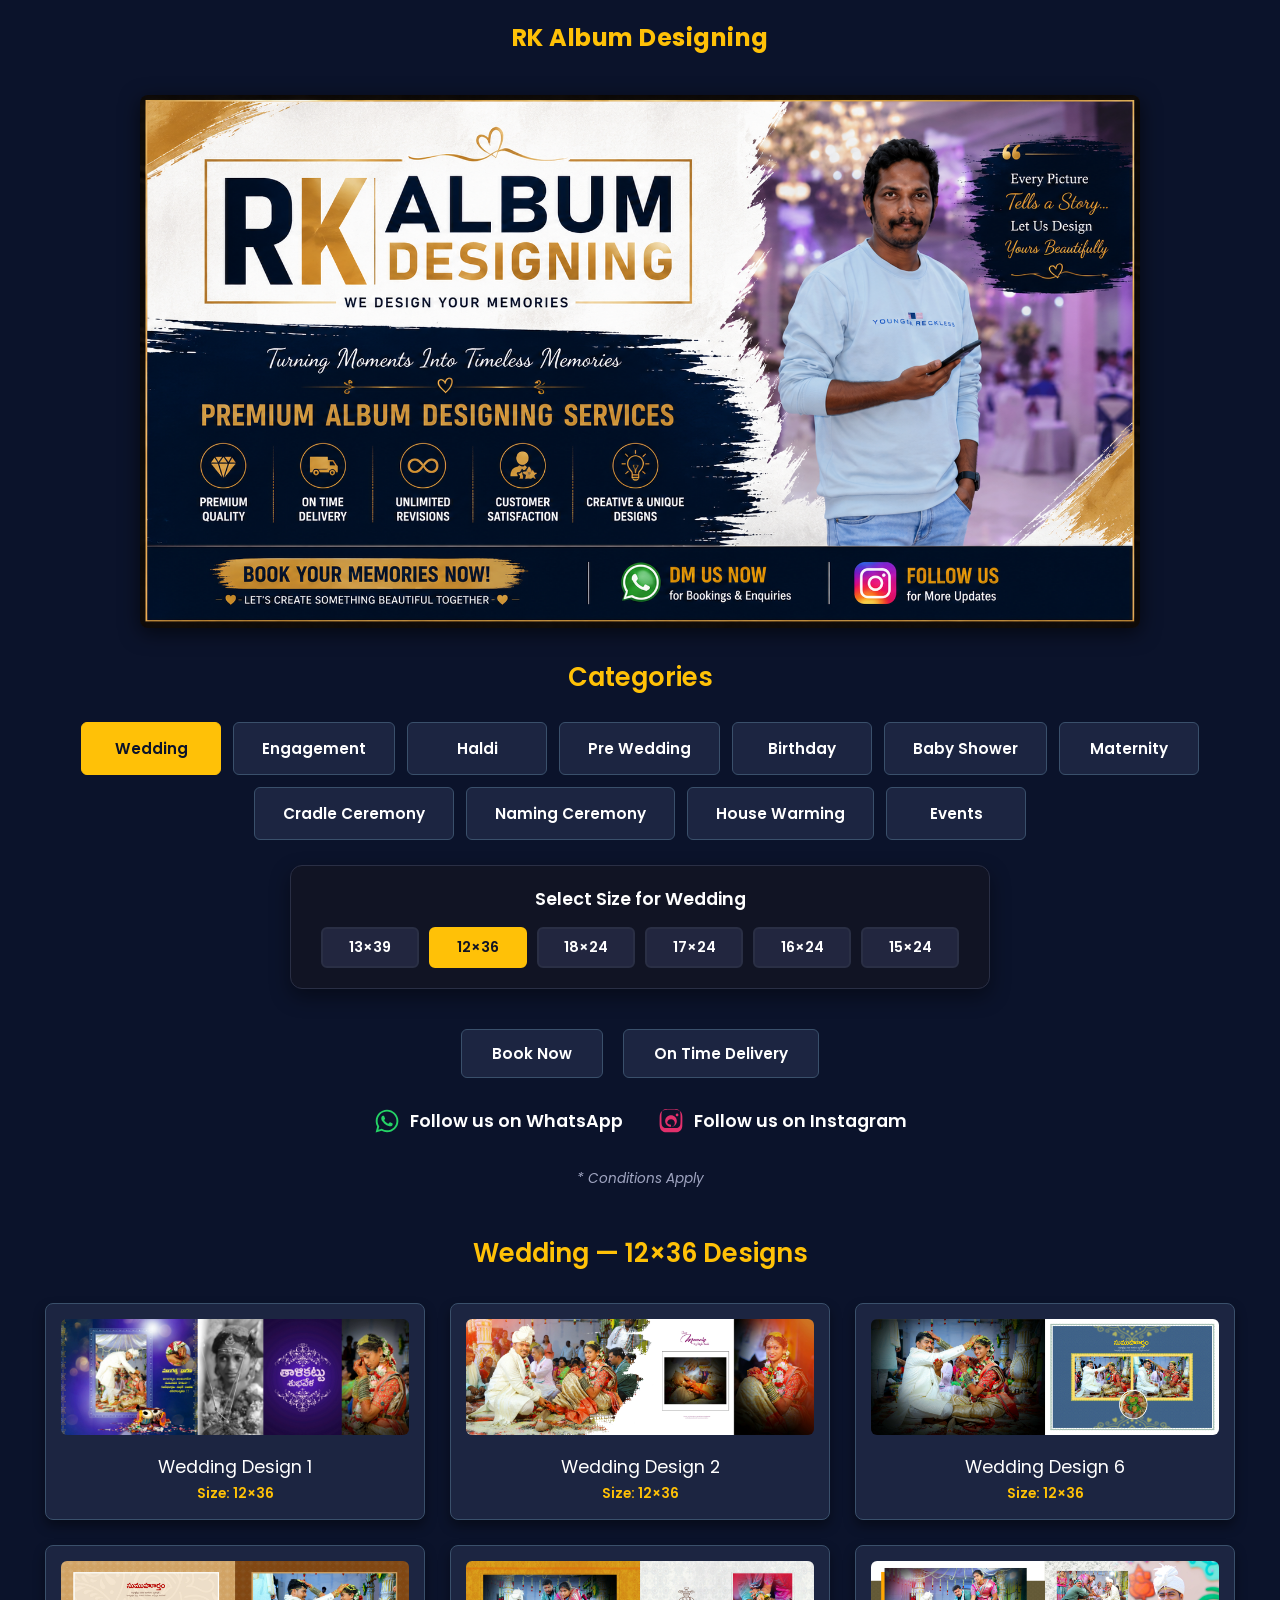
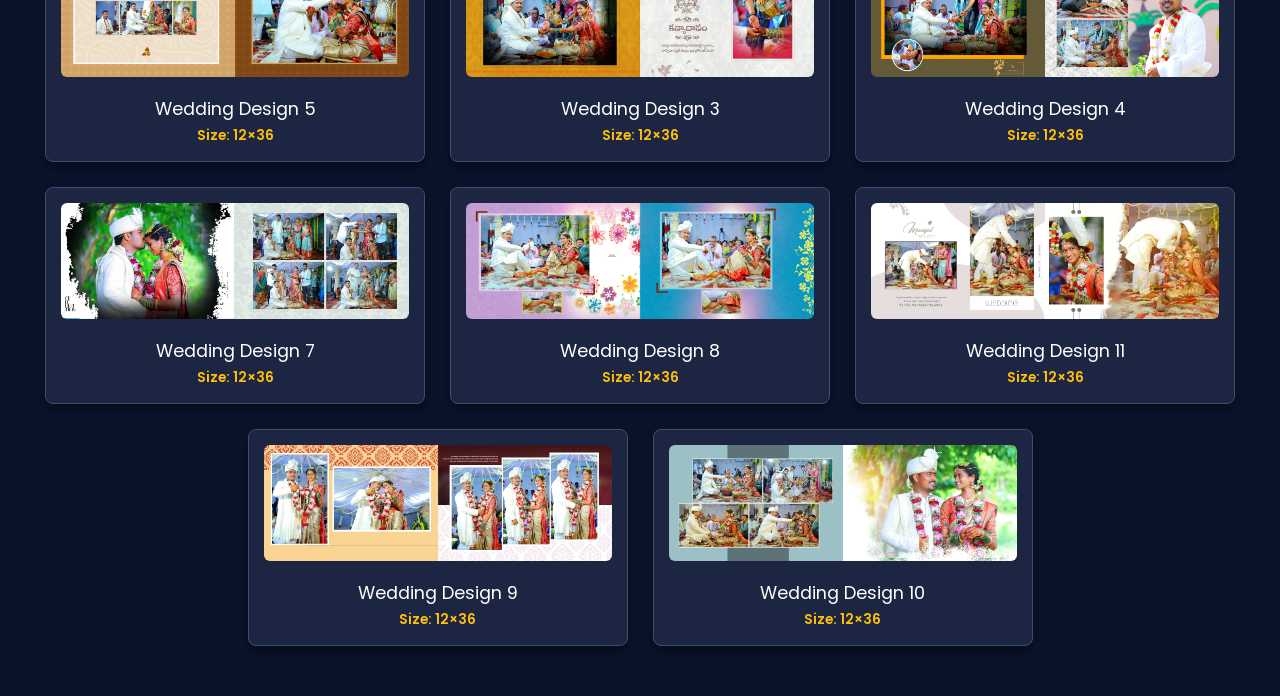
==== commit 79e39d22: "changed to normal buttons without direct whatsapp trigger" ====
--- a/index.html
+++ b/index.html
@@ -8,7 +8,7 @@
     <!-- గూగుల్ ఫాంట్స్ -->
     <link rel="preconnect" href="https://fonts.googleapis.com">
     <link rel="preconnect" href="https://fonts.gstatic.com" crossorigin>
-    <link href="https://fonts.googleapis.com/css2?family=Poppins:wght@300;400;600;700&display=swap" rel="stylesheet">
+    <link href="https://fonts.googleapis.com/css2?family=Poppins:wght=300;400;600;700&display=swap" rel="stylesheet">
     
     <style>
         * {
@@ -140,7 +140,7 @@
             color: #111424;
         }
 
-        /* బటన్స్ & సోషల్ లింక్స్ డిజైన్ */
+        /* సింపుల్ & నార్మల్ బటన్స్ స్టైలింగ్ */
         .social-nav {
             margin-bottom: 45px;
             display: flex;
@@ -158,27 +158,17 @@
             width: 90%;
         }
 
+        /* లింక్ తీసేసి నార్మల్ బటన్ లాగా చేసాను */
         .action-btn {
-            padding: 14px 40px;
-            font-size: 1.05rem;
-            font-weight: 700;
-            border-radius: 8px;
-            text-decoration: none;
-            display: inline-flex;
-            align-items: center;
-            justify-content: center;
-            transition: transform 0.2s, box-shadow 0.2s;
-            cursor: pointer;
-            border: none;
-        }
-
-        .action-btn:hover {
-            transform: translateY(-2px);
-            box-shadow: 0 5px 15px rgba(0,0,0,0.4);
-        }
-
-        .btn-book { background-color: #ff9f1c; color: #0b132b; }
-        .btn-delivery { background-color: #17c3b2; color: #0b132b; }
+            padding: 12px 30px;
+            font-size: 0.95rem;
+            font-weight: 600;
+            border-radius: 6px;
+            border: 1px solid #3a506b;
+            background-color: #1c2541;
+            color: #ffffff;
+            user-select: none;
+        }
         
         .follow-container {
             display: flex;
@@ -263,7 +253,6 @@
 
     <h1 class="site-header">RK Album Designing</h1>
 
-    <!-- డబుల్ పాత్ ఫిక్స్డ్ బ్యానర్ -->
     <div class="banner-box">
         <img src="banner.jpg" alt="RK Album Designing Banner" onerror="this.onerror=null; this.src='images/banner.jpg';">
     </div>
@@ -296,15 +285,11 @@
         </div>
     </div>
 
-    <!-- బుక్ నౌ, ఆన్ టైమ్ డెలివరీ, ఫాలో అస్ ఆన్ వాట్సాప్ & ఇన్‌స్టాగ్రామ్ సెక్షన్ -->
+    <!-- లింకులు లేని నార్మల్ బటన్స్ మరియు వర్కింగ్ సోషల్ లింక్స్ -->
     <div class="social-nav">
         <div class="top-buttons">
-            <a href="https://wa.me/918886496535" target="_blank" rel="noopener noreferrer" class="action-btn btn-book">
-                Book Now
-            </a>
-            <a href="https://wa.me/918886496535" target="_blank" rel="noopener noreferrer" class="action-btn btn-delivery">
-                On Time Delivery
-            </a>
+            <div class="action-btn">Book Now</div>
+            <div class="action-btn">On Time Delivery</div>
         </div>
         
         <div class="follow-container">
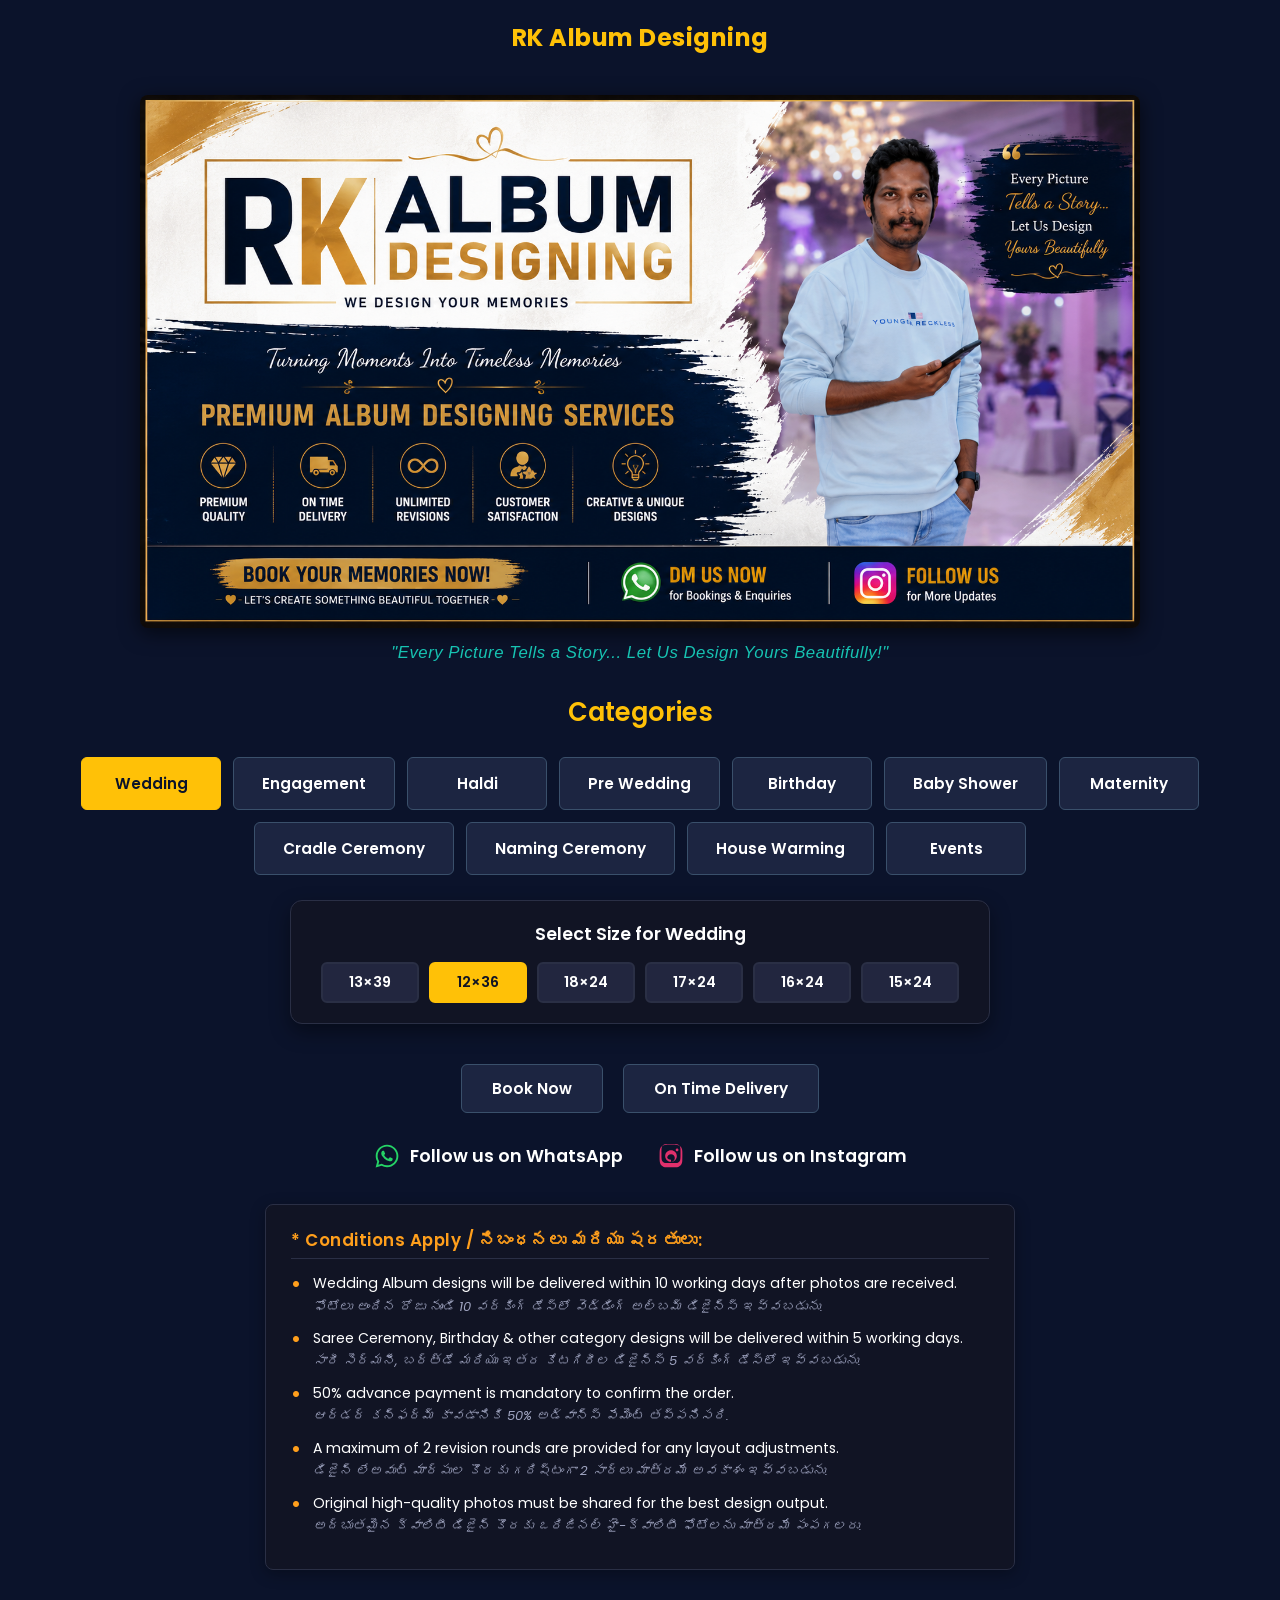
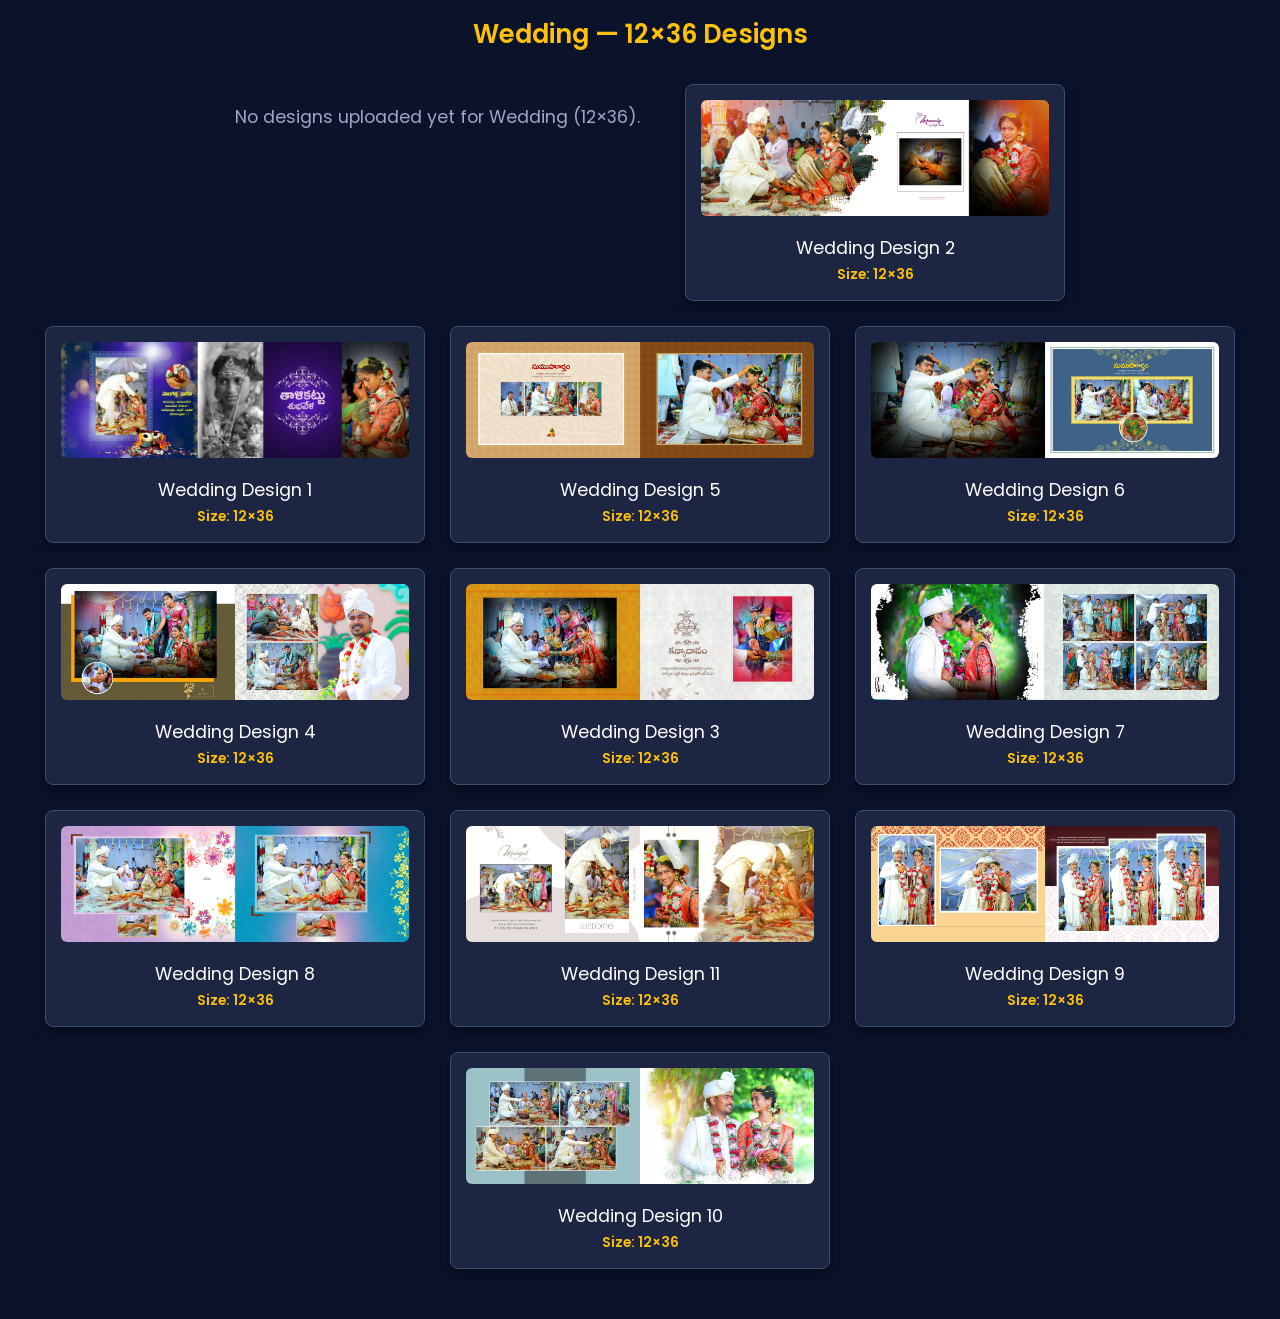
==== commit 9f91f293: "Refactor font link and add conditions box Updated font link format and adjusted margin in banner box" ====
--- a/index.html
+++ b/index.html
@@ -8,7 +8,7 @@
     <!-- గూగుల్ ఫాంట్స్ -->
     <link rel="preconnect" href="https://fonts.googleapis.com">
     <link rel="preconnect" href="https://fonts.gstatic.com" crossorigin>
-    <link href="https://fonts.googleapis.com/css2?family=Poppins:wght=300;400;600;700&display=swap" rel="stylesheet">
+    <link href="https://fonts.googleapis.com/css2?family=Poppins:wght@300;400;600;700&display=swap" rel="stylesheet">
     
     <style>
         * {
@@ -41,7 +41,7 @@
         .banner-box {
             max-width: 1000px;
             width: 95%;
-            margin: 20px auto 30px auto;
+            margin: 20px auto 15px auto;
             border-radius: 8px;
             overflow: hidden;
             box-shadow: 0 5px 20px rgba(0,0,0,0.6);
@@ -54,6 +54,15 @@
             display: block;
             object-fit: contain;
             user-select: none;
+        }
+
+        .site-quote {
+            font-size: 1.05rem;
+            color: #17c3b2;
+            font-style: italic;
+            margin-bottom: 30px;
+            font-weight: 500;
+            letter-spacing: 0.5px;
         }
 
         .section-title {
@@ -140,7 +149,6 @@
             color: #111424;
         }
 
-        /* సింపుల్ & నార్మల్ బటన్స్ స్టైలింగ్ */
         .social-nav {
             margin-bottom: 45px;
             display: flex;
@@ -158,7 +166,6 @@
             width: 90%;
         }
 
-        /* లింక్ తీసేసి నార్మల్ బటన్ లాగా చేసాను */
         .action-btn {
             padding: 12px 30px;
             font-size: 0.95rem;
@@ -193,10 +200,57 @@
 
         .follow-link svg { width: 26px; height: 26px; vertical-align: middle; }
 
-        .conditions-text {
-            font-size: 0.85rem;
+        /* ద్విభాషా కండిషన్స్ బాక్స్ */
+        .conditions-box {
+            background-color: #111424;
+            border: 1px solid #2a2f45;
+            padding: 22px 25px;
+            border-radius: 8px;
+            max-width: 750px;
+            width: 90%;
+            margin-top: 15px;
+            text-align: left;
+            box-shadow: 0 4px 15px rgba(0,0,0,0.3);
+        }
+
+        .conditions-box h4 {
+            color: #ff9f1c;
+            font-size: 1.05rem;
+            margin-bottom: 14px;
+            font-weight: 600;
+            letter-spacing: 0.5px;
+            border-bottom: 1px solid #2a2f45;
+            padding-bottom: 5px;
+        }
+
+        .conditions-list {
+            list-style-type: none;
+        }
+
+        .conditions-list li {
+            font-size: 0.88rem;
+            color: #ffffff;
+            margin-bottom: 12px;
+            line-height: 1.5;
+            position: relative;
+            padding-left: 22px;
+        }
+
+        .conditions-list li::before {
+            content: "•";
+            color: #ff9f1c;
+            position: absolute;
+            left: 0;
+            font-weight: bold;
+            font-size: 1.2rem;
+            top: -2px;
+        }
+
+        .telugu-text {
+            display: block;
             color: #a0a5c1;
-            margin-top: 15px;
+            font-size: 0.82rem;
+            margin-top: 2px;
             font-style: italic;
         }
 
@@ -256,6 +310,8 @@
     <div class="banner-box">
         <img src="banner.jpg" alt="RK Album Designing Banner" onerror="this.onerror=null; this.src='images/banner.jpg';">
     </div>
+
+    <p class="site-quote">"Every Picture Tells a Story... Let Us Design Yours Beautifully!"</p>
 
     <h2 class="section-title">Categories</h2>
 
@@ -285,7 +341,6 @@
         </div>
     </div>
 
-    <!-- లింకులు లేని నార్మల్ బటన్స్ మరియు వర్కింగ్ సోషల్ లింక్స్ -->
     <div class="social-nav">
         <div class="top-buttons">
             <div class="action-btn">Book Now</div>
@@ -306,8 +361,32 @@
             </a>
         </div>
         
-        <!-- Conditions Apply -->
-        <p class="conditions-text">* Conditions Apply</p>
+        <!-- ద్విభాషా నిబంధనల బాక్స్ -->
+        <div class="conditions-box">
+            <h4>* Conditions Apply / నిబంధనలు మరియు షరతులు:</h4>
+            <ul class="conditions-list">
+                <li>
+                    Wedding Album designs will be delivered within 10 working days after photos are received.
+                    <span class="telugu-text">ఫోటోలు అందిన రోజు నుండి 10 వర్కింగ్ డేస్‌లో వెడ్డింగ్ అల్బమ్ డిజైన్స్ ఇవ్వబడును.</span>
+                </li>
+                <li>
+                    Saree Ceremony, Birthday & other category designs will be delivered within 5 working days.
+                    <span class="telugu-text">సారీ సెర్మనీ, బర్త్‌డే మరియు ఇతర కేటగిరీల డిజైన్స్ 5 వర్కింగ్ డేస్‌లో ఇవ్వబడును.</span>
+                </li>
+                <li>
+                    50% advance payment is mandatory to confirm the order.
+                    <span class="telugu-text">ఆర్డర్ కన్ఫర్మ్ కావడానికి 50% అడ్వాన్స్ పేమెంట్ తప్పనిసరి.</span>
+                </li>
+                <li>
+                    A maximum of 2 revision rounds are provided for any layout adjustments.
+                    <span class="telugu-text">డిజైన్ లేఅవుట్ మార్పుల కొరకు గరిష్టంగా 2 సార్లు మాత్రమే అవకాశం ఇవ్వబడును.</span>
+                </li>
+                <li>
+                    Original high-quality photos must be shared for the best design output.
+                    <span class="telugu-text">అద్భుతమైన క్వాలిటీ డిజైన్ కొరకు ఒరిజినల్ హై-క్వాలిటీ ఫోటోలను మాత్రమే పంపగలరు.</span>
+                </li>
+            </ul>
+        </div>
     </div>
 
     <h2 id="galleryHeading" class="gallery-heading">Wedding — 12x36 Designs</h2>
@@ -382,4 +461,4 @@
         };
     </script>
 </body>
-</html>+</html>
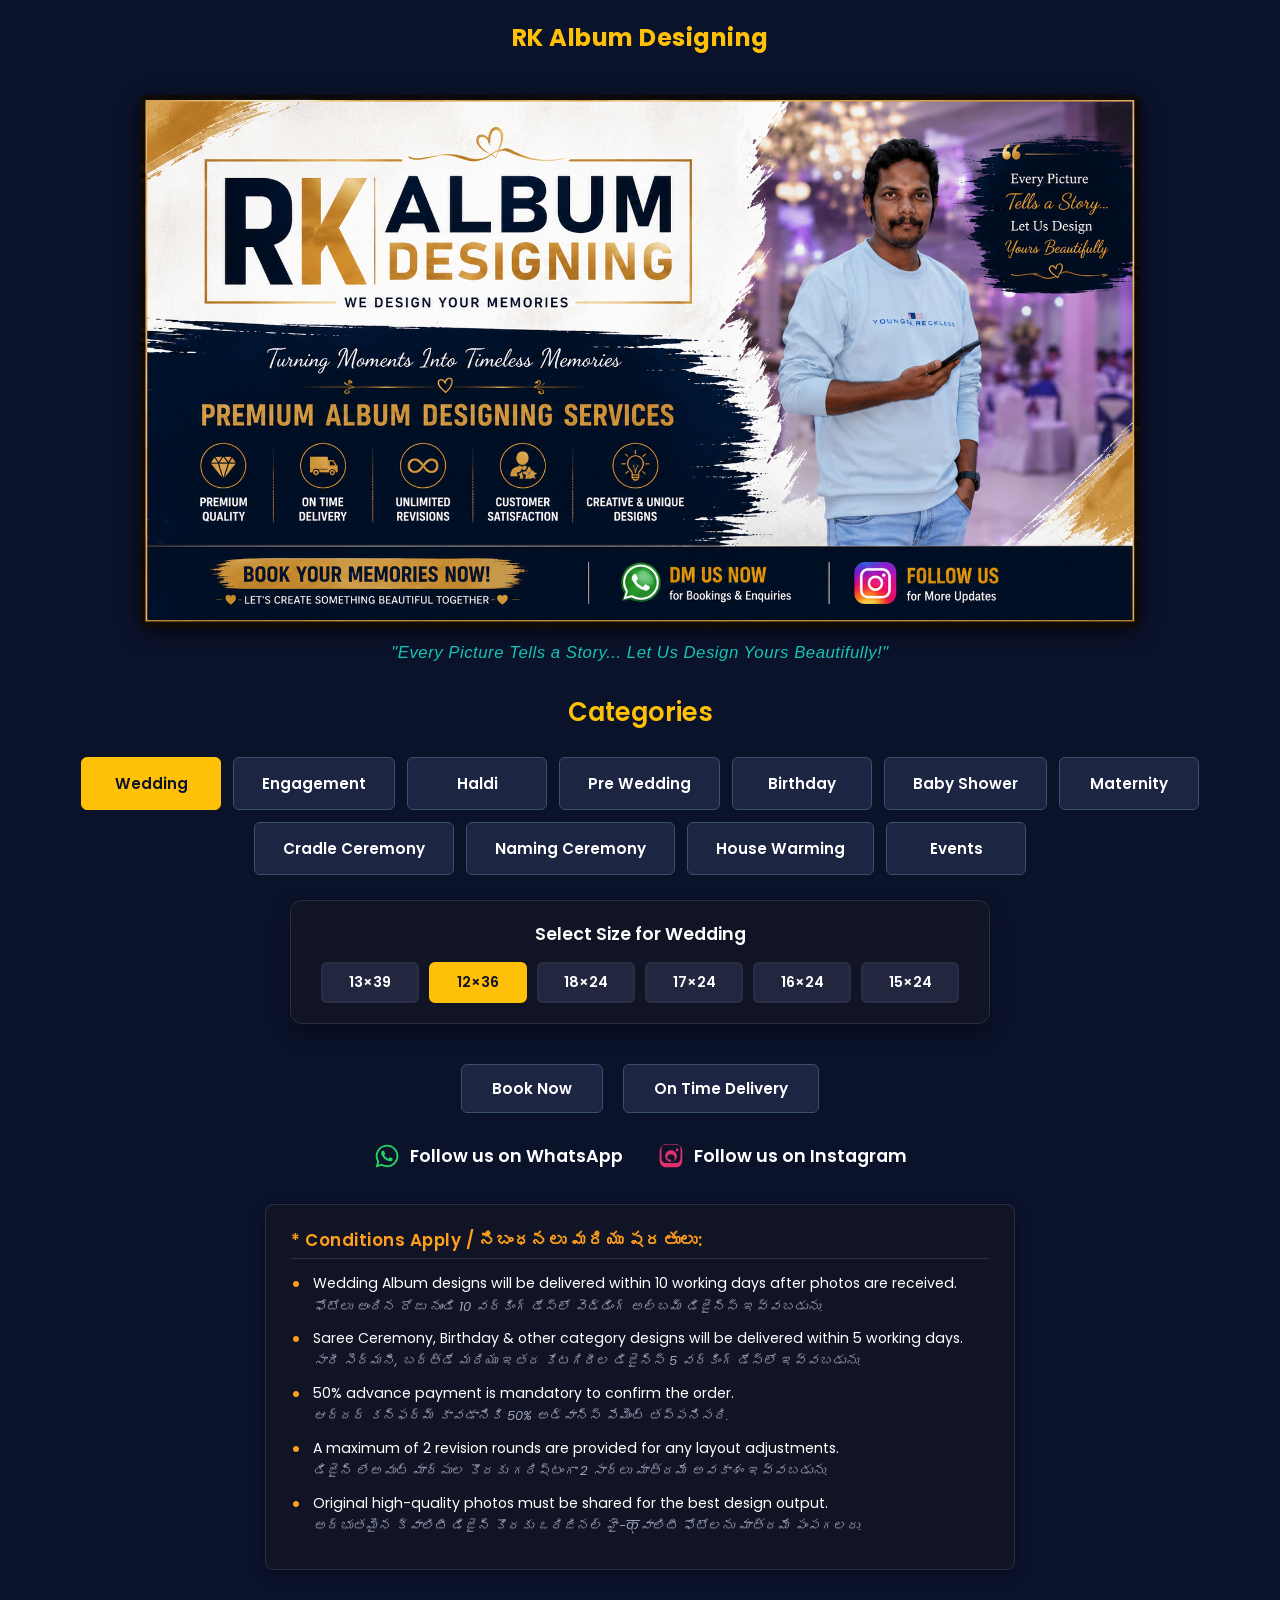
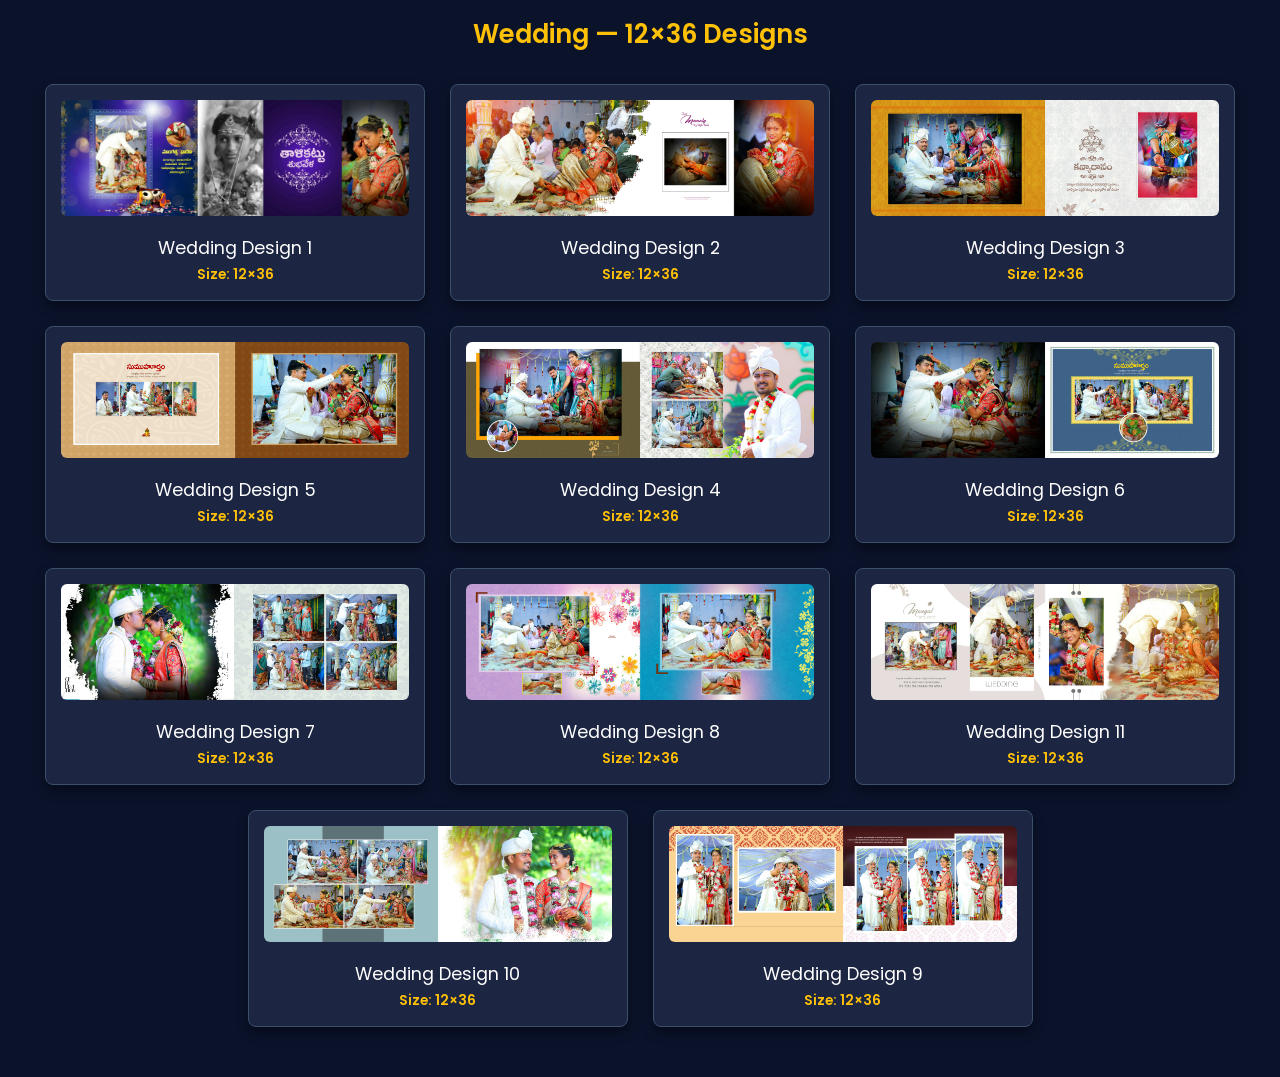
==== commit 0e682032: "Remove comments and update Telugu text" ====
--- a/index.html
+++ b/index.html
@@ -200,7 +200,6 @@
 
         .follow-link svg { width: 26px; height: 26px; vertical-align: middle; }
 
-        /* ద్విభాషా కండిషన్స్ బాక్స్ */
         .conditions-box {
             background-color: #111424;
             border: 1px solid #2a2f45;
@@ -348,20 +347,16 @@
         </div>
         
         <div class="follow-container">
-            <!-- Follow us on WhatsApp -->
             <a href="https://wa.me/918886496535" target="_blank" rel="noopener noreferrer" class="follow-link">
                 <svg viewBox="0 0 448 512" fill="#25D366"><path d="M380.9 97.1C339 55.1 283.2 32 223.9 32c-122.4 0-222 99.6-222 222 0 39.1 10.2 77.3 29.6 111L0 480l117.7-30.9c32.4 17.7 68.9 27 106.1 27h.1c122.3 0 224.1-99.6 224.1-222 0-59.3-25.2-115-67.1-157zm-157 341.6c-33.2 0-65.7-8.9-94-25.7l-6.7-4-69.8 18.3L72 359.2l-4.4-7c-18.5-29.4-28.2-63.3-28.2-98.2 0-101.7 82.8-184.5 184.6-184.5 49.3 0 95.6 19.2 130.4 54.1 34.8 34.9 56.2 81.2 56.1 130.5 0 101.8-84.9 184.6-186.6 184.6zm101.2-138.2c-5.5-2.8-32.8-16.2-37.9-18-5.1-1.9-8.8-2.8-12.5 2.8-3.7 5.6-14.3 18-17.6 21.8-3.2 3.7-6.5 4.2-12 1.4-32.6-16.3-54-29.1-75.5-66-5.7-9.8 5.7-9.1 16.3-30.3 1.8-3.7 .9-6.9-.5-9.7-1.4-2.8-12.5-30.1-17.1-41.2-4.5-10.8-9.1-9.3-12.5-9.5-3.2-.2-6.9-.2-10.6-.2-3.7 0-9.7 1.4-14.8 6.9-5.1 5.6-19.4 19-19.4 46.3 0 27.3 19.9 53.7 22.6 57.4 2.8 3.7 39.1 59.7 94.8 83.8 35.2 15.2 49 16.5 66.6 13.9 10.7-1.6 32.8-13.4 37.4-26.4 4.6-13 4.6-24.1 3.2-26.4-1.3-2.5-5-3.9-10.5-6.6z"/></svg>
                 Follow us on WhatsApp
             </a>
-            
-            <!-- Follow us on Instagram -->
             <a href="https://www.instagram.com/rkalbumdesigning/" target="_blank" rel="noopener noreferrer" class="follow-link">
                 <svg viewBox="0 0 448 512" fill="#E1306C"><path d="M224.1 141c-63.6 0-114.9 51.3-114.9 114.9s51.3 114.9 114.9 114.9S339 319.5 339 255.9 287.7 141 224.1 141zm0 189.6c-41.1 0-74.7-33.5-74.7-34.7 0-41.2 33.5-74.7 74.7-74.7 41.2 0 74.7 33.5 74.7 74.7 0 41.2-33.5 74.7-74.7 74.7zm146.4-194.3c0 14.9-12 26.8-26.8 26.8-14.9 0-26.8-12-26.8-26.8s12-26.8 26.8-26.8c14.9 0 26.8 12 26.8 26.8zm76.1 27.2c-1.7-35.9-9.9-67.7-36.2-93.9-26.2-26.2-58-34.4-93.9-36.2-37-2.1-147.9-2.1-184.9 0-35.8 1.7-67.6 9.9-93.9 36.1s-34.4 58-36.2 93.9c-2.1 37-2.1 147.9 0 184.9 1.7 35.9 9.9 67.7 36.2 93.9s58 34.4 93.9 36.2c37 2.1 147.9 2.1 184.9 0 35.9-1.7 67.7-9.9 93.9-36.2 26.2-26.2 34.4-58 36.2-93.9 2.1-37 2.1-147.8 0-184.8zM402.4 344.2c-7.8 19.5-22.9 34.5-42.4 42.4-29.6 11.7-99.9 9-136.1 9s-106.6 2.6-136.1-9c-19.5-7.8-34.5-22.9-42.4-42.4-11.7-29.6-9-99.9-9-136.1s-2.6-106.6 9-136.1c7.8-19.5 22.9-34.5 42.4-42.4 29.6-11.7 99.9-9 136.1-9s106.6-2.6 136.1 9c19.5 7.8 34.5 22.9 42.4 42.4 11.7 29.6 9 99.9 9 136.1s2.7 106.6-9 136.1z"/></svg>
                 Follow us on Instagram
             </a>
         </div>
         
-        <!-- ద్విభాషా నిబంధనల బాక్స్ -->
         <div class="conditions-box">
             <h4>* Conditions Apply / నిబంధనలు మరియు షరతులు:</h4>
             <ul class="conditions-list">
@@ -375,7 +370,7 @@
                 </li>
                 <li>
                     50% advance payment is mandatory to confirm the order.
-                    <span class="telugu-text">ఆర్డర్ కన్ఫర్మ్ కావడానికి 50% అడ్వాన్స్ పేమెంట్ తప్పనిసరి.</span>
+                    <span class="telugu-text">ఆర్దర్ కన్ఫర్మ్ కావడానికి 50% అడ్వాన్స్ పేమెంట్ తప్పనిసరి.</span>
                 </li>
                 <li>
                     A maximum of 2 revision rounds are provided for any layout adjustments.
@@ -383,7 +378,7 @@
                 </li>
                 <li>
                     Original high-quality photos must be shared for the best design output.
-                    <span class="telugu-text">అద్భుతమైన క్వాలిటీ డిజైన్ కొరకు ఒరిజినల్ హై-క్వాలిటీ ఫోటోలను మాత్రమే పంపగలరు.</span>
+                    <span class="telugu-text">అద్భుతమైన క్వాలిటీ డిజైన్ కొరకు ఒరిజినల్ హై-क्వాలిటీ ఫోటోలను మాత్రమే పంపగలరు.</span>
                 </li>
             </ul>
         </div>
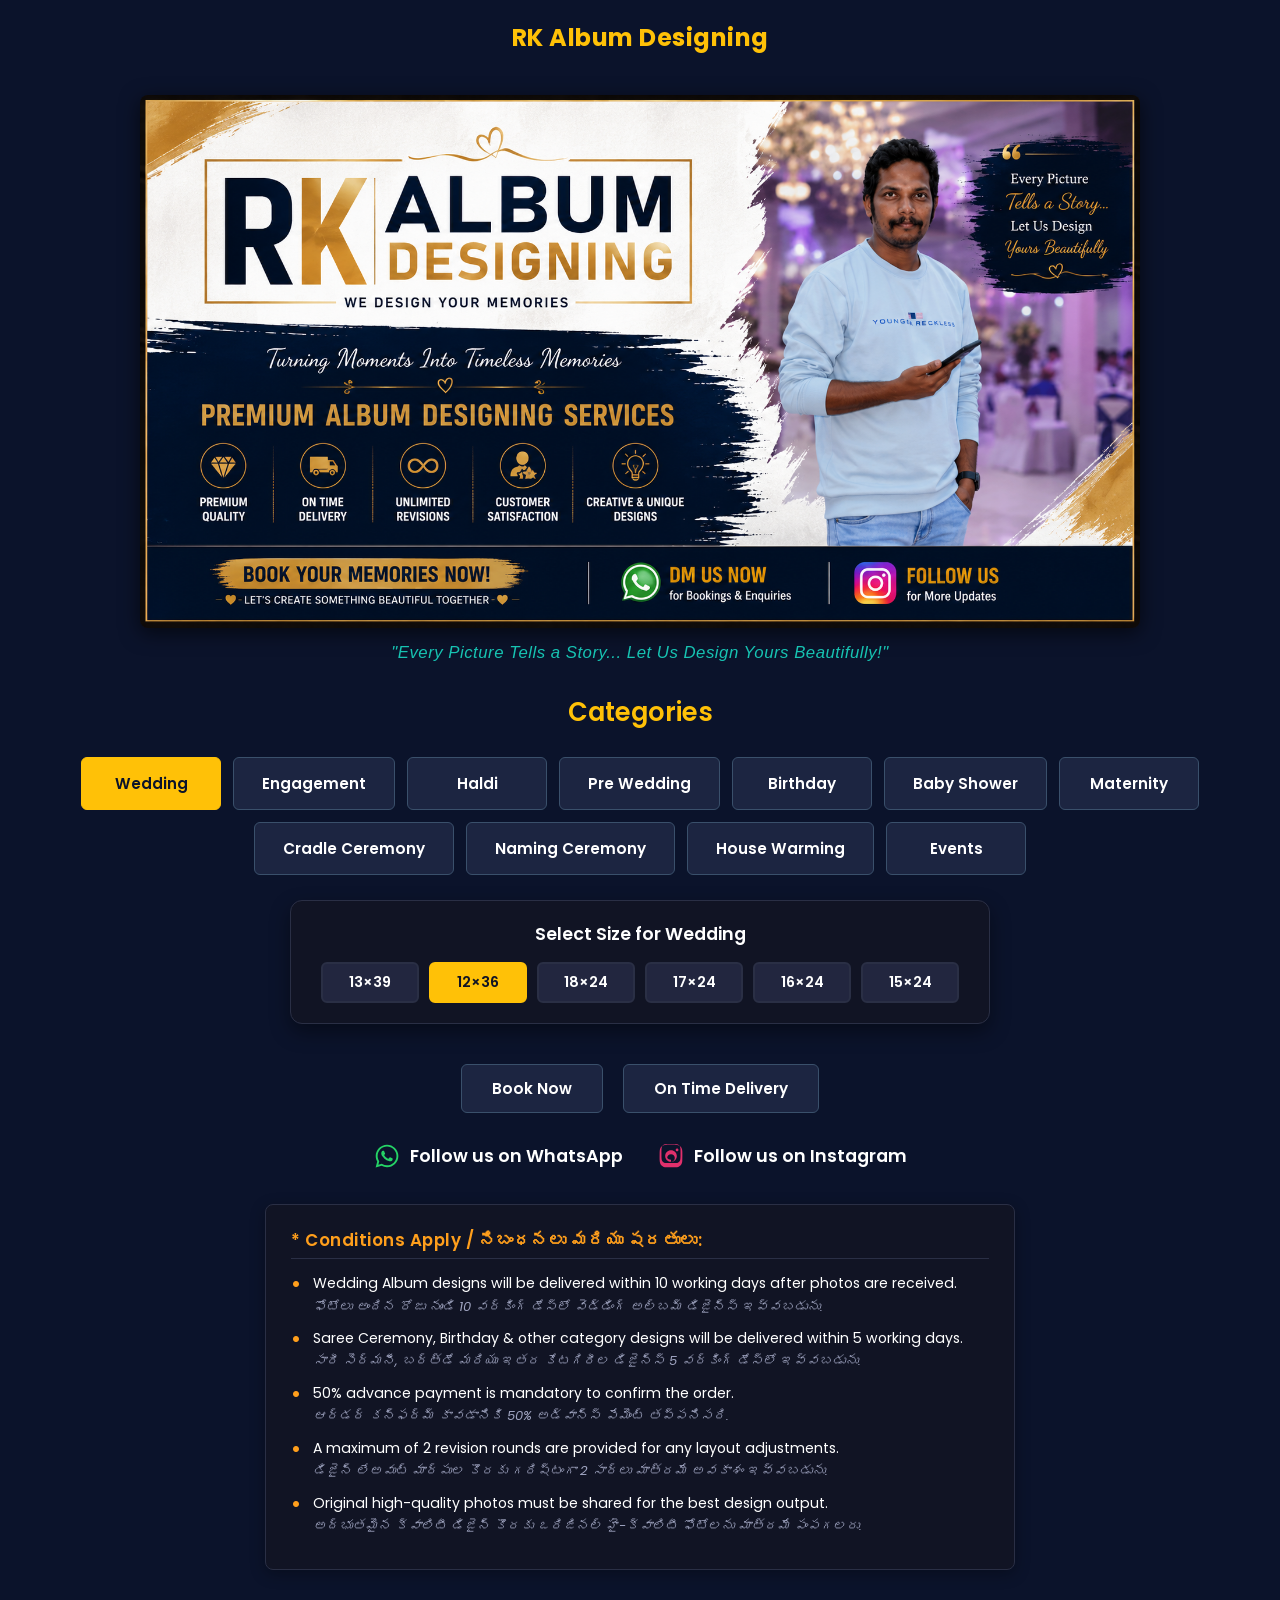
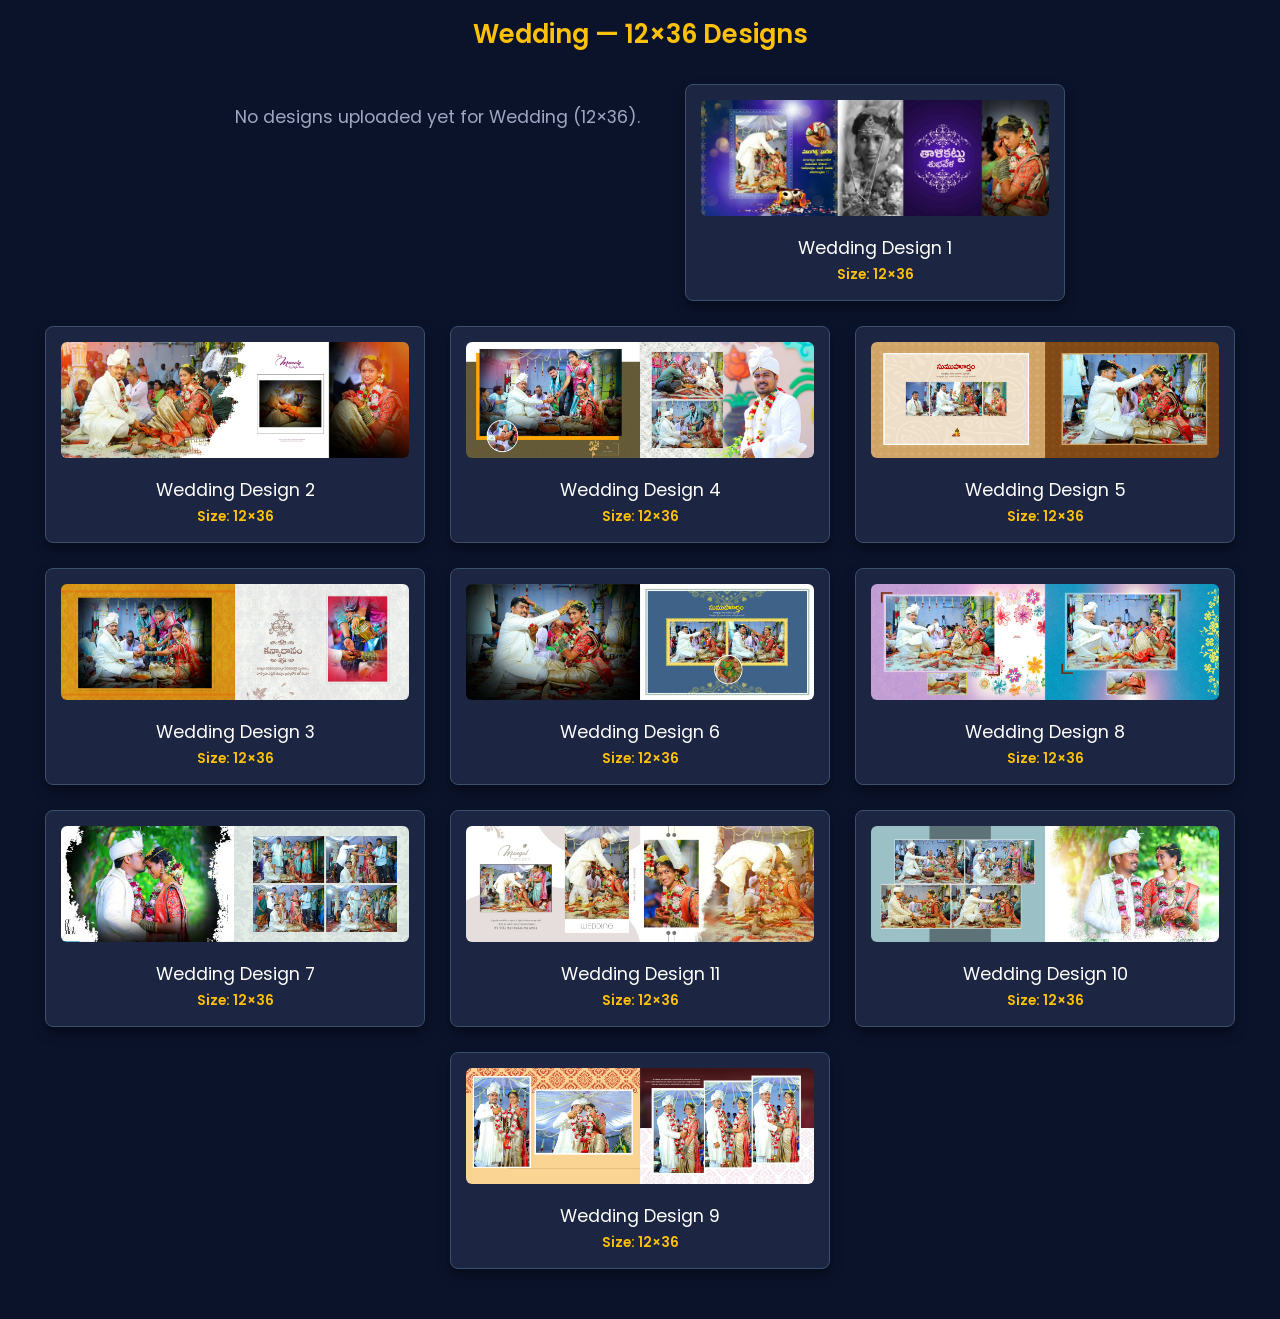
==== commit 7faffa2b: "Fix Telugu text and clean up index.html Corrected spelling errors in Telugu text and removed unneces" ====
--- a/index.html
+++ b/index.html
@@ -5,7 +5,6 @@
     <meta name="viewport" content="width=device-width, initial-scale=1.0">
     <title>RK Album Designing</title>
     
-    <!-- గూగుల్ ఫాంట్స్ -->
     <link rel="preconnect" href="https://fonts.googleapis.com">
     <link rel="preconnect" href="https://fonts.gstatic.com" crossorigin>
     <link href="https://fonts.googleapis.com/css2?family=Poppins:wght@300;400;600;700&display=swap" rel="stylesheet">
@@ -370,7 +369,7 @@
                 </li>
                 <li>
                     50% advance payment is mandatory to confirm the order.
-                    <span class="telugu-text">ఆర్దర్ కన్ఫర్మ్ కావడానికి 50% అడ్వాన్స్ పేమెంట్ తప్పనిసరి.</span>
+                    <span class="telugu-text">ఆర్డర్ కన్ఫర్మ్ కావడానికి 50% అడ్వాన్స్ పేమెంట్ తప్పనిసరి.</span>
                 </li>
                 <li>
                     A maximum of 2 revision rounds are provided for any layout adjustments.
@@ -378,7 +377,7 @@
                 </li>
                 <li>
                     Original high-quality photos must be shared for the best design output.
-                    <span class="telugu-text">అద్భుతమైన క్వాలిటీ డిజైన్ కొరకు ఒరిజినల్ హై-क्వాలిటీ ఫోటోలను మాత్రమే పంపగలరు.</span>
+                    <span class="telugu-text">అద్భుతమైన క్వాలిటీ డిజైన్ కొరకు ఒరిజినల్ హై-క్వాలిటీ ఫోటోలను మాత్రమే పంపగలరు.</span>
                 </li>
             </ul>
         </div>
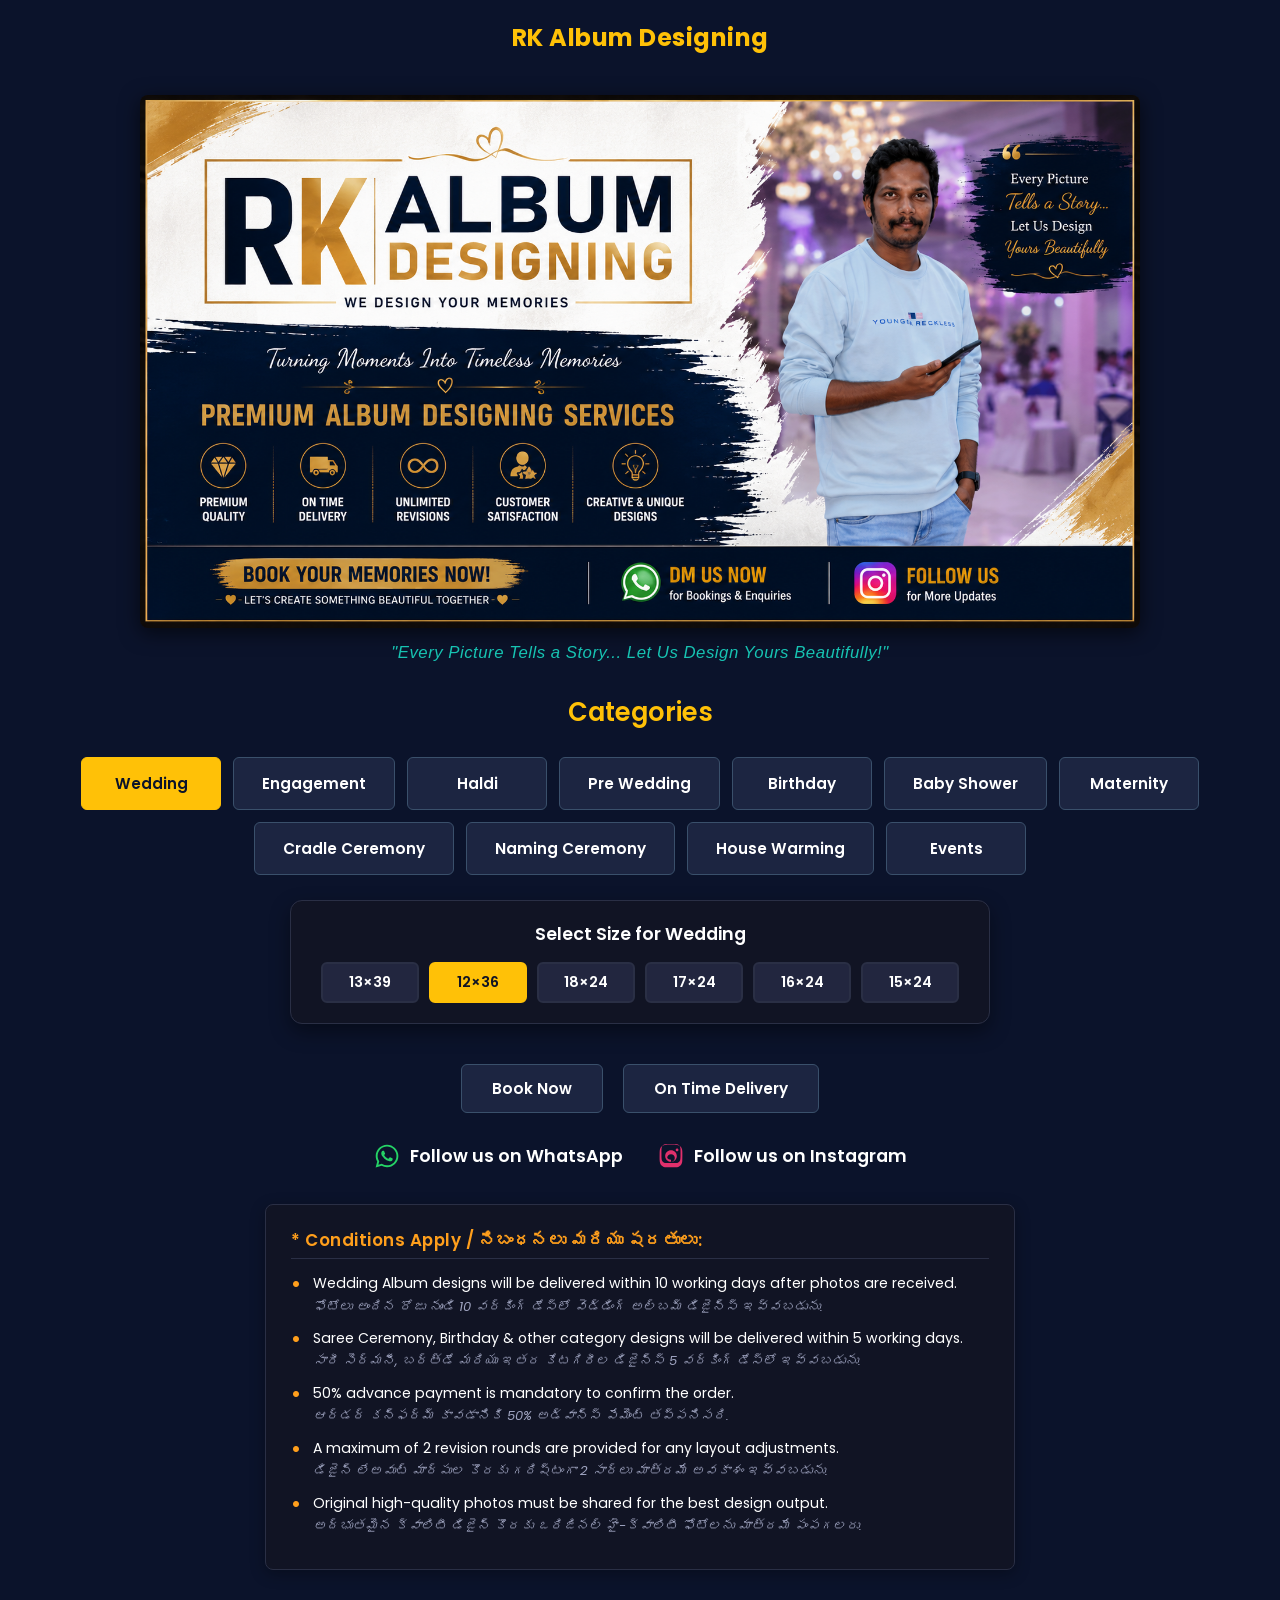
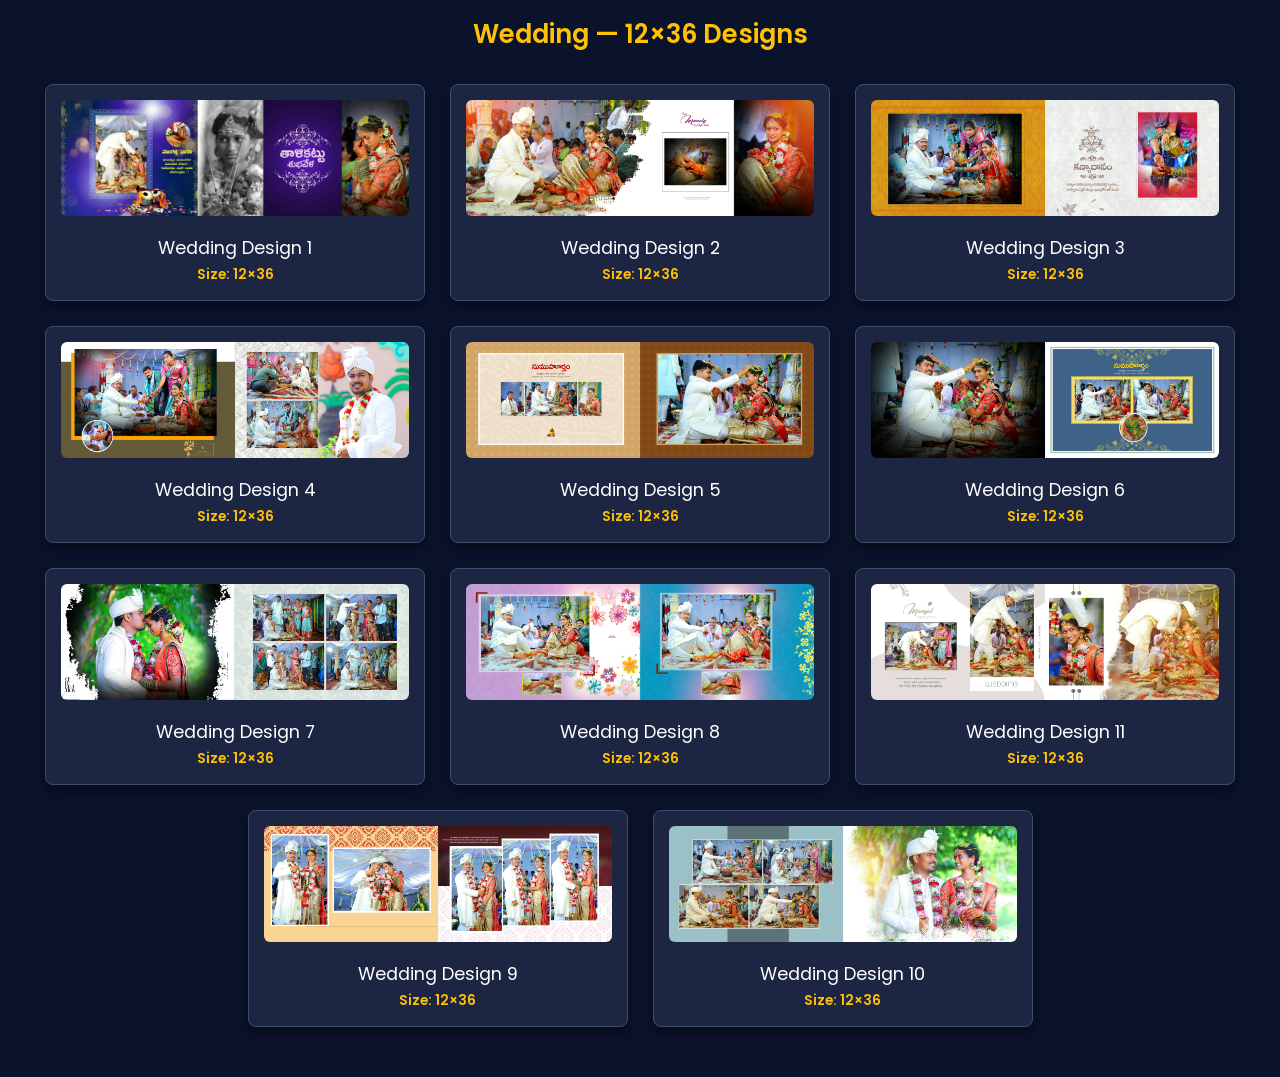
==== commit c319fdac: "Update index.html" ====
--- a/index.html
+++ b/index.html
@@ -453,6 +453,6 @@
         window.onload = function() {
             updateGalleryGrid();
         };
-    </script>
+    </script><script src="script.js"></script>
 </body>
 </html>
